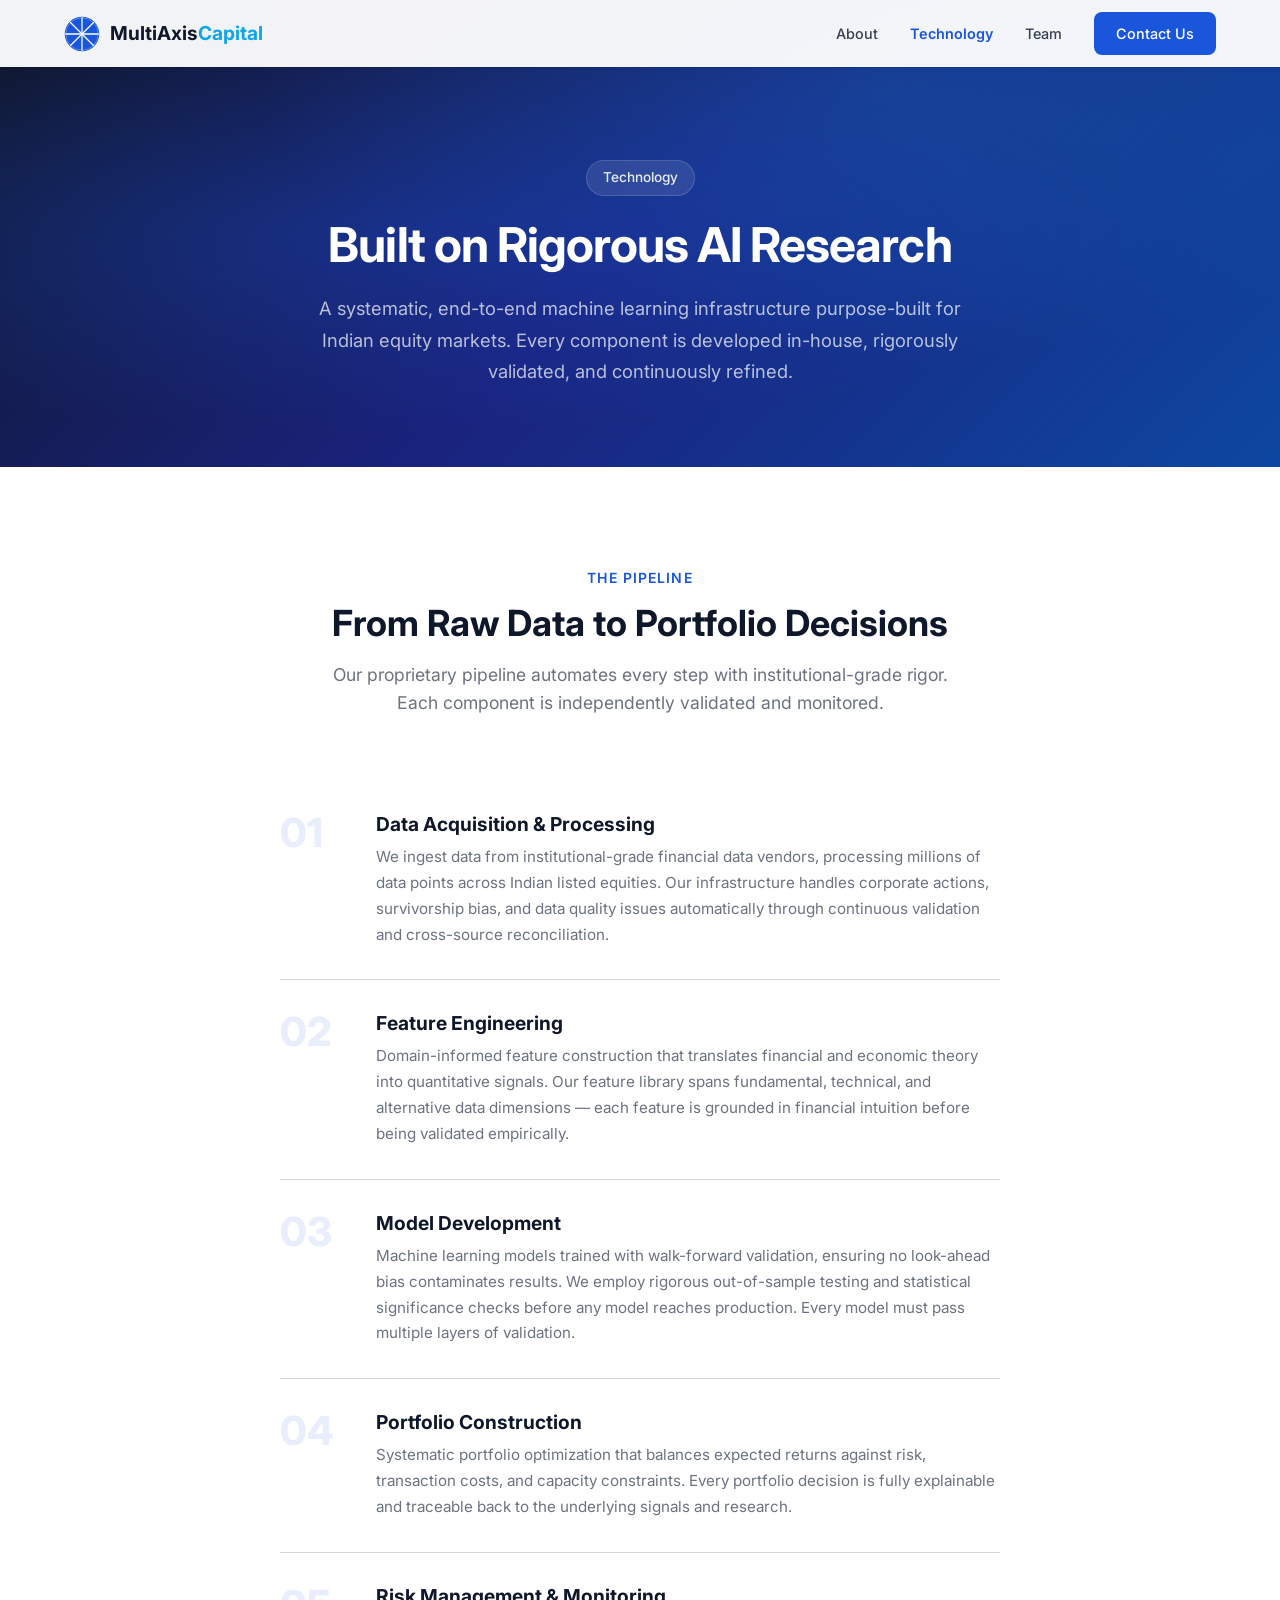
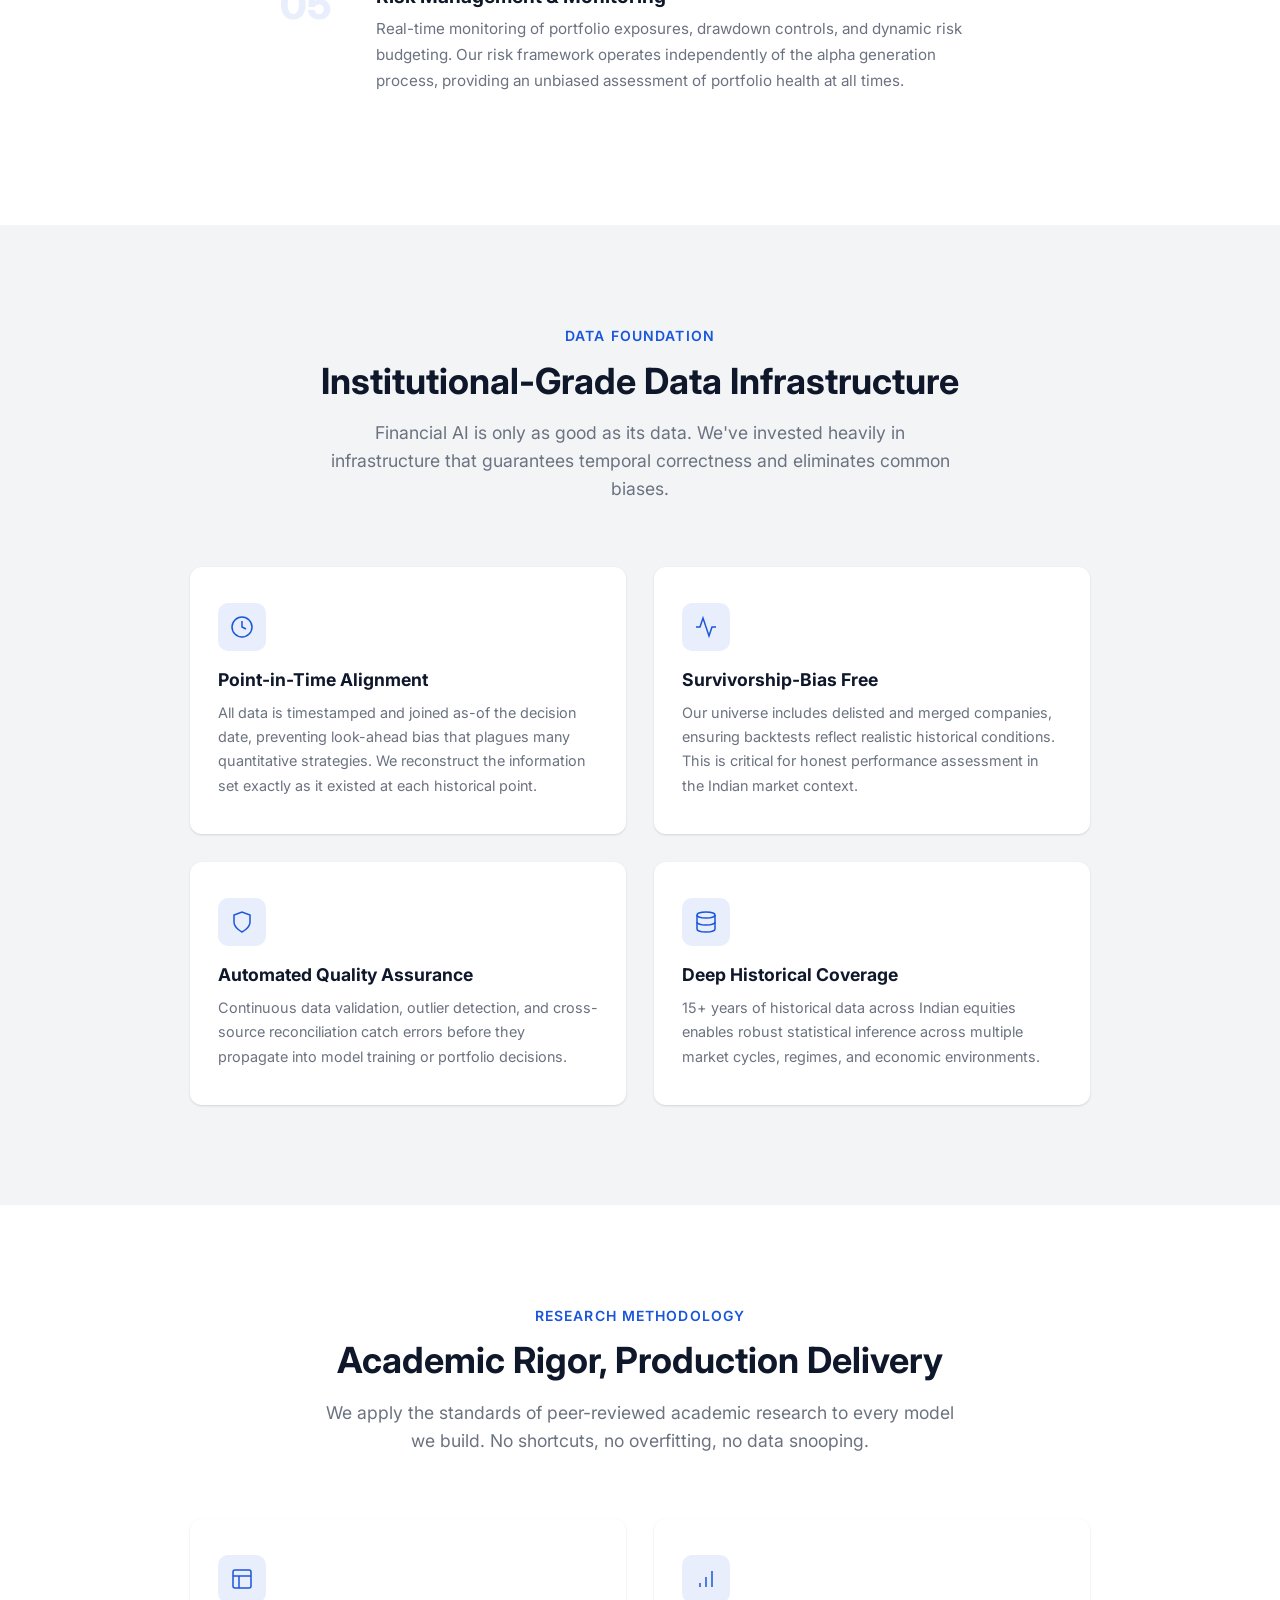
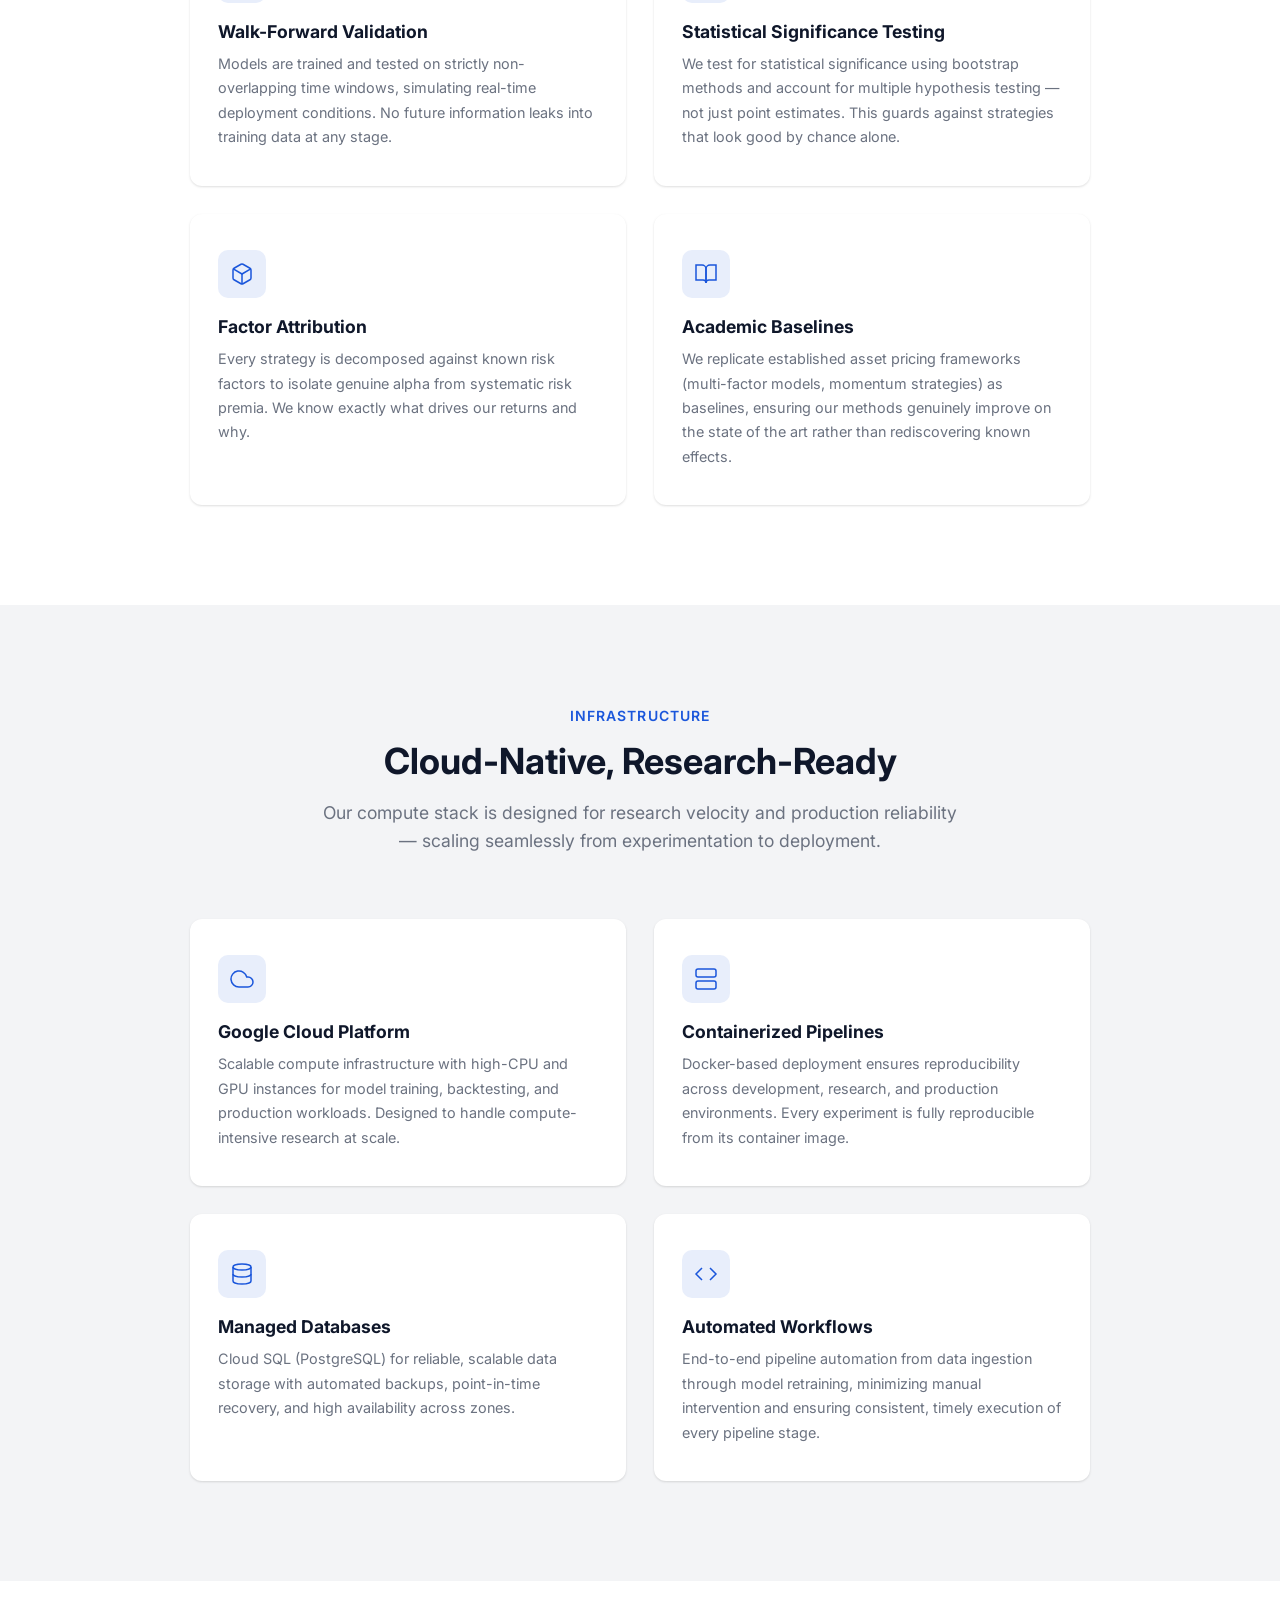
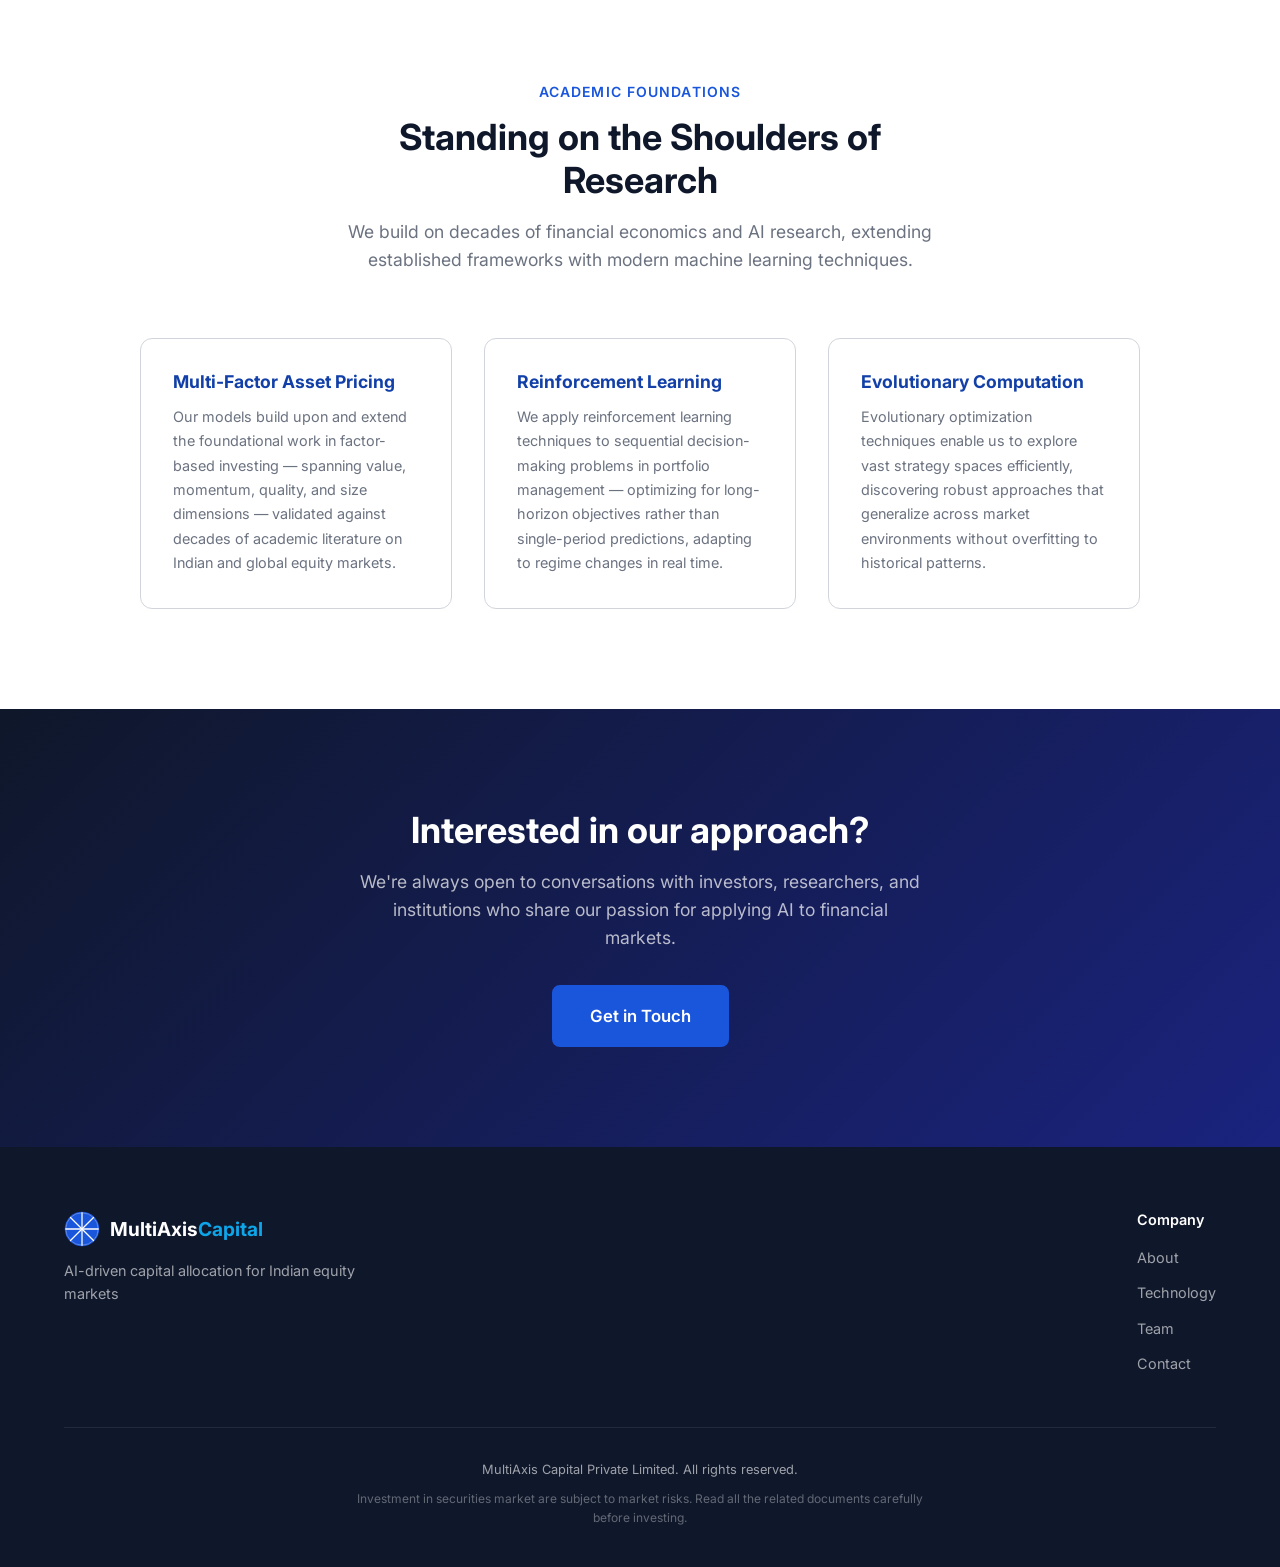
==== technology.html @ b9a30a17 "Add Technology page, expand Team section with profiles, enhance homepage - New dedicated Technology " ====
<!DOCTYPE html>
<html lang="en">
<head>
  <meta charset="UTF-8">
  <meta name="viewport" content="width=device-width, initial-scale=1.0">
  <title>Technology | MultiAxis Capital</title>
  <meta name="description" content="MultiAxis Capital's AI technology stack - end-to-end machine learning pipeline for systematic investment strategies in Indian equity markets.">
  <link rel="stylesheet" href="styles.css">
  <link rel="preconnect" href="https://fonts.googleapis.com">
  <link rel="preconnect" href="https://fonts.gstatic.com" crossorigin>
  <link href="https://fonts.googleapis.com/css2?family=Inter:wght@300;400;500;600;700&display=swap" rel="stylesheet">
</head>
<body>

  <!-- Navigation -->
  <nav class="navbar scrolled-always" id="navbar">
    <div class="container nav-container">
      <a href="index.html" class="logo">
        <span class="logo-icon"><svg viewBox="0 0 100 100" xmlns="http://www.w3.org/2000/svg"><circle cx="50" cy="50" r="48" fill="var(--primary)" /><circle cx="50" cy="50" r="45" fill="none" stroke="white" stroke-width="2" opacity="0.4"/><line x1="50" y1="5" x2="50" y2="95" stroke="white" stroke-width="3.5" stroke-linecap="round"/><line x1="5" y1="50" x2="95" y2="50" stroke="white" stroke-width="3.5" stroke-linecap="round"/><line x1="18" y1="18" x2="82" y2="82" stroke="white" stroke-width="3.5" stroke-linecap="round"/><line x1="82" y1="18" x2="18" y2="82" stroke="white" stroke-width="3.5" stroke-linecap="round"/></svg></span>
        <span class="logo-text">MultiAxis<span class="logo-accent">Capital</span></span>
      </a>
      <ul class="nav-links" id="nav-links">
        <li><a href="index.html#about">About</a></li>
        <li><a href="technology.html" class="active">Technology</a></li>
        <li><a href="index.html#team">Team</a></li>
        <li><a href="index.html#contact" class="btn btn-nav">Contact Us</a></li>
      </ul>
      <button class="mobile-toggle" id="mobile-toggle" aria-label="Toggle menu">
        <span></span><span></span><span></span>
      </button>
    </div>
  </nav>

  <!-- Page Header -->
  <header class="page-header">
    <div class="page-header-bg"></div>
    <div class="container page-header-content">
      <p class="hero-tag">Technology</p>
      <h1>Built on Rigorous AI Research</h1>
      <p class="page-header-subtitle">A systematic, end-to-end machine learning infrastructure purpose-built for Indian equity markets. Every component is developed in-house, rigorously validated, and continuously refined.</p>
    </div>
  </header>

  <!-- Pipeline Overview -->
  <section class="section" id="pipeline">
    <div class="container">
      <div class="section-header">
        <p class="section-tag">The Pipeline</p>
        <h2>From Raw Data to Portfolio Decisions</h2>
        <p class="section-desc">Our proprietary pipeline automates every step with institutional-grade rigor. Each component is independently validated and monitored.</p>
      </div>
      <div class="approach-steps">
        <div class="step">
          <div class="step-number">01</div>
          <div class="step-content">
            <h3>Data Acquisition & Processing</h3>
            <p>We ingest data from institutional-grade financial data vendors, processing millions of data points across Indian listed equities. Our infrastructure handles corporate actions, survivorship bias, and data quality issues automatically through continuous validation and cross-source reconciliation.</p>
          </div>
        </div>
        <div class="step">
          <div class="step-number">02</div>
          <div class="step-content">
            <h3>Feature Engineering</h3>
            <p>Domain-informed feature construction that translates financial and economic theory into quantitative signals. Our feature library spans fundamental, technical, and alternative data dimensions — each feature is grounded in financial intuition before being validated empirically.</p>
          </div>
        </div>
        <div class="step">
          <div class="step-number">03</div>
          <div class="step-content">
            <h3>Model Development</h3>
            <p>Machine learning models trained with walk-forward validation, ensuring no look-ahead bias contaminates results. We employ rigorous out-of-sample testing and statistical significance checks before any model reaches production. Every model must pass multiple layers of validation.</p>
          </div>
        </div>
        <div class="step">
          <div class="step-number">04</div>
          <div class="step-content">
            <h3>Portfolio Construction</h3>
            <p>Systematic portfolio optimization that balances expected returns against risk, transaction costs, and capacity constraints. Every portfolio decision is fully explainable and traceable back to the underlying signals and research.</p>
          </div>
        </div>
        <div class="step">
          <div class="step-number">05</div>
          <div class="step-content">
            <h3>Risk Management & Monitoring</h3>
            <p>Real-time monitoring of portfolio exposures, drawdown controls, and dynamic risk budgeting. Our risk framework operates independently of the alpha generation process, providing an unbiased assessment of portfolio health at all times.</p>
          </div>
        </div>
      </div>
    </div>
  </section>

  <!-- Data Foundation -->
  <section class="section tech-detail-section" id="data">
    <div class="container">
      <div class="section-header">
        <p class="section-tag">Data Foundation</p>
        <h2>Institutional-Grade Data Infrastructure</h2>
        <p class="section-desc">Financial AI is only as good as its data. We've invested heavily in infrastructure that guarantees temporal correctness and eliminates common biases.</p>
      </div>
      <div class="tech-detail-grid">
        <div class="tech-detail-card">
          <div class="tech-detail-icon">
            <svg viewBox="0 0 24 24" fill="none" stroke="currentColor" stroke-width="1.5"><circle cx="12" cy="12" r="10"/><path d="M12 6v6l4 2"/></svg>
          </div>
          <h3>Point-in-Time Alignment</h3>
          <p>All data is timestamped and joined as-of the decision date, preventing look-ahead bias that plagues many quantitative strategies. We reconstruct the information set exactly as it existed at each historical point.</p>
        </div>
        <div class="tech-detail-card">
          <div class="tech-detail-icon">
            <svg viewBox="0 0 24 24" fill="none" stroke="currentColor" stroke-width="1.5"><path d="M22 12h-4l-3 9L9 3l-3 9H2"/></svg>
          </div>
          <h3>Survivorship-Bias Free</h3>
          <p>Our universe includes delisted and merged companies, ensuring backtests reflect realistic historical conditions. This is critical for honest performance assessment in the Indian market context.</p>
        </div>
        <div class="tech-detail-card">
          <div class="tech-detail-icon">
            <svg viewBox="0 0 24 24" fill="none" stroke="currentColor" stroke-width="1.5"><path d="M12 22s8-4 8-10V5l-8-3-8 3v7c0 6 8 10 8 10z"/></svg>
          </div>
          <h3>Automated Quality Assurance</h3>
          <p>Continuous data validation, outlier detection, and cross-source reconciliation catch errors before they propagate into model training or portfolio decisions.</p>
        </div>
        <div class="tech-detail-card">
          <div class="tech-detail-icon">
            <svg viewBox="0 0 24 24" fill="none" stroke="currentColor" stroke-width="1.5"><ellipse cx="12" cy="5" rx="9" ry="3"/><path d="M21 12c0 1.66-4 3-9 3s-9-1.34-9-3"/><path d="M3 5v14c0 1.66 4 3 9 3s9-1.34 9-3V5"/></svg>
          </div>
          <h3>Deep Historical Coverage</h3>
          <p>15+ years of historical data across Indian equities enables robust statistical inference across multiple market cycles, regimes, and economic environments.</p>
        </div>
      </div>
    </div>
  </section>

  <!-- Research Methodology -->
  <section class="section" id="research">
    <div class="container">
      <div class="section-header">
        <p class="section-tag">Research Methodology</p>
        <h2>Academic Rigor, Production Delivery</h2>
        <p class="section-desc">We apply the standards of peer-reviewed academic research to every model we build. No shortcuts, no overfitting, no data snooping.</p>
      </div>
      <div class="tech-detail-grid">
        <div class="tech-detail-card">
          <div class="tech-detail-icon">
            <svg viewBox="0 0 24 24" fill="none" stroke="currentColor" stroke-width="1.5"><rect x="3" y="3" width="18" height="18" rx="2" ry="2"/><line x1="3" y1="9" x2="21" y2="9"/><line x1="9" y1="21" x2="9" y2="9"/></svg>
          </div>
          <h3>Walk-Forward Validation</h3>
          <p>Models are trained and tested on strictly non-overlapping time windows, simulating real-time deployment conditions. No future information leaks into training data at any stage.</p>
        </div>
        <div class="tech-detail-card">
          <div class="tech-detail-icon">
            <svg viewBox="0 0 24 24" fill="none" stroke="currentColor" stroke-width="1.5"><path d="M12 20V10"/><path d="M18 20V4"/><path d="M6 20v-4"/></svg>
          </div>
          <h3>Statistical Significance Testing</h3>
          <p>We test for statistical significance using bootstrap methods and account for multiple hypothesis testing — not just point estimates. This guards against strategies that look good by chance alone.</p>
        </div>
        <div class="tech-detail-card">
          <div class="tech-detail-icon">
            <svg viewBox="0 0 24 24" fill="none" stroke="currentColor" stroke-width="1.5"><path d="M21 16V8a2 2 0 00-1-1.73l-7-4a2 2 0 00-2 0l-7 4A2 2 0 003 8v8a2 2 0 001 1.73l7 4a2 2 0 002 0l7-4A2 2 0 0021 16z"/><polyline points="3.27 6.96 12 12.01 20.73 6.96"/><line x1="12" y1="22.08" x2="12" y2="12"/></svg>
          </div>
          <h3>Factor Attribution</h3>
          <p>Every strategy is decomposed against known risk factors to isolate genuine alpha from systematic risk premia. We know exactly what drives our returns and why.</p>
        </div>
        <div class="tech-detail-card">
          <div class="tech-detail-icon">
            <svg viewBox="0 0 24 24" fill="none" stroke="currentColor" stroke-width="1.5"><path d="M2 3h6a4 4 0 014 4v14a3 3 0 00-3-3H2z"/><path d="M22 3h-6a4 4 0 00-4 4v14a3 3 0 013-3h7z"/></svg>
          </div>
          <h3>Academic Baselines</h3>
          <p>We replicate established asset pricing frameworks (multi-factor models, momentum strategies) as baselines, ensuring our methods genuinely improve on the state of the art rather than rediscovering known effects.</p>
        </div>
      </div>
    </div>
  </section>

  <!-- Infrastructure -->
  <section class="section tech-detail-section" id="infrastructure">
    <div class="container">
      <div class="section-header">
        <p class="section-tag">Infrastructure</p>
        <h2>Cloud-Native, Research-Ready</h2>
        <p class="section-desc">Our compute stack is designed for research velocity and production reliability — scaling seamlessly from experimentation to deployment.</p>
      </div>
      <div class="tech-detail-grid">
        <div class="tech-detail-card">
          <div class="tech-detail-icon">
            <svg viewBox="0 0 24 24" fill="none" stroke="currentColor" stroke-width="1.5"><path d="M18 10h-1.26A8 8 0 109 20h9a5 5 0 000-10z"/></svg>
          </div>
          <h3>Google Cloud Platform</h3>
          <p>Scalable compute infrastructure with high-CPU and GPU instances for model training, backtesting, and production workloads. Designed to handle compute-intensive research at scale.</p>
        </div>
        <div class="tech-detail-card">
          <div class="tech-detail-icon">
            <svg viewBox="0 0 24 24" fill="none" stroke="currentColor" stroke-width="1.5"><rect x="2" y="2" width="20" height="8" rx="2" ry="2"/><rect x="2" y="14" width="20" height="8" rx="2" ry="2"/><line x1="6" y1="6" x2="6.01" y2="6"/><line x1="6" y1="18" x2="6.01" y2="18"/></svg>
          </div>
          <h3>Containerized Pipelines</h3>
          <p>Docker-based deployment ensures reproducibility across development, research, and production environments. Every experiment is fully reproducible from its container image.</p>
        </div>
        <div class="tech-detail-card">
          <div class="tech-detail-icon">
            <svg viewBox="0 0 24 24" fill="none" stroke="currentColor" stroke-width="1.5"><ellipse cx="12" cy="5" rx="9" ry="3"/><path d="M21 12c0 1.66-4 3-9 3s-9-1.34-9-3"/><path d="M3 5v14c0 1.66 4 3 9 3s9-1.34 9-3V5"/></svg>
          </div>
          <h3>Managed Databases</h3>
          <p>Cloud SQL (PostgreSQL) for reliable, scalable data storage with automated backups, point-in-time recovery, and high availability across zones.</p>
        </div>
        <div class="tech-detail-card">
          <div class="tech-detail-icon">
            <svg viewBox="0 0 24 24" fill="none" stroke="currentColor" stroke-width="1.5"><polyline points="16 18 22 12 16 6"/><polyline points="8 6 2 12 8 18"/></svg>
          </div>
          <h3>Automated Workflows</h3>
          <p>End-to-end pipeline automation from data ingestion through model retraining, minimizing manual intervention and ensuring consistent, timely execution of every pipeline stage.</p>
        </div>
      </div>
    </div>
  </section>

  <!-- Academic Foundations -->
  <section class="section" id="foundations">
    <div class="container">
      <div class="section-header">
        <p class="section-tag">Academic Foundations</p>
        <h2>Standing on the Shoulders of Research</h2>
        <p class="section-desc">We build on decades of financial economics and AI research, extending established frameworks with modern machine learning techniques.</p>
      </div>
      <div class="foundations-grid">
        <div class="foundation-item">
          <h3>Multi-Factor Asset Pricing</h3>
          <p>Our models build upon and extend the foundational work in factor-based investing — spanning value, momentum, quality, and size dimensions — validated against decades of academic literature on Indian and global equity markets.</p>
        </div>
        <div class="foundation-item">
          <h3>Reinforcement Learning</h3>
          <p>We apply reinforcement learning techniques to sequential decision-making problems in portfolio management — optimizing for long-horizon objectives rather than single-period predictions, adapting to regime changes in real time.</p>
        </div>
        <div class="foundation-item">
          <h3>Evolutionary Computation</h3>
          <p>Evolutionary optimization techniques enable us to explore vast strategy spaces efficiently, discovering robust approaches that generalize across market environments without overfitting to historical patterns.</p>
        </div>
      </div>
    </div>
  </section>

  <!-- CTA Section -->
  <section class="section cta">
    <div class="container">
      <div class="cta-content">
        <h2>Interested in our approach?</h2>
        <p>We're always open to conversations with investors, researchers, and institutions who share our passion for applying AI to financial markets.</p>
        <a href="index.html#contact" class="btn btn-primary btn-lg">Get in Touch</a>
      </div>
    </div>
  </section>

  <!-- Footer -->
  <footer class="footer">
    <div class="container">
      <div class="footer-top">
        <div class="footer-brand">
          <a href="index.html" class="logo">
            <span class="logo-icon"><svg viewBox="0 0 100 100" xmlns="http://www.w3.org/2000/svg"><circle cx="50" cy="50" r="48" fill="var(--primary)" /><circle cx="50" cy="50" r="45" fill="none" stroke="white" stroke-width="2" opacity="0.4"/><line x1="50" y1="5" x2="50" y2="95" stroke="white" stroke-width="3.5" stroke-linecap="round"/><line x1="5" y1="50" x2="95" y2="50" stroke="white" stroke-width="3.5" stroke-linecap="round"/><line x1="18" y1="18" x2="82" y2="82" stroke="white" stroke-width="3.5" stroke-linecap="round"/><line x1="82" y1="18" x2="18" y2="82" stroke="white" stroke-width="3.5" stroke-linecap="round"/></svg></span>
            <span class="logo-text">MultiAxis<span class="logo-accent">Capital</span></span>
          </a>
          <p>AI-driven capital allocation for Indian equity markets</p>
        </div>
        <div class="footer-links">
          <div class="footer-col">
            <h4>Company</h4>
            <ul>
              <li><a href="index.html#about">About</a></li>
              <li><a href="technology.html">Technology</a></li>
              <li><a href="index.html#team">Team</a></li>
              <li><a href="index.html#contact">Contact</a></li>
            </ul>
          </div>
        </div>
      </div>
      <div class="footer-bottom">
        <p>MultiAxis Capital Private Limited. All rights reserved.</p>
        <p class="disclaimer">Investment in securities market are subject to market risks. Read all the related documents carefully before investing.</p>
      </div>
    </div>
  </footer>

  <script src="script.js"></script>
</body>
</html>
---- styles.css ----
/* ===== Reset & Base ===== */
*, *::before, *::after {
  margin: 0;
  padding: 0;
  box-sizing: border-box;
}

:root {
  --primary: #1a56db;
  --primary-dark: #1240a8;
  --primary-light: #e8eefb;
  --accent: #0ea5e9;
  --dark: #0f172a;
  --dark-2: #1e293b;
  --gray-900: #111827;
  --gray-700: #374151;
  --gray-500: #6b7280;
  --gray-300: #d1d5db;
  --gray-100: #f3f4f6;
  --white: #ffffff;
  --font: 'Inter', -apple-system, BlinkMacSystemFont, sans-serif;
  --radius: 12px;
  --radius-sm: 8px;
  --shadow: 0 1px 3px rgba(0,0,0,0.08), 0 1px 2px rgba(0,0,0,0.06);
  --shadow-md: 0 4px 6px rgba(0,0,0,0.07), 0 2px 4px rgba(0,0,0,0.06);
  --shadow-lg: 0 10px 25px rgba(0,0,0,0.1), 0 6px 10px rgba(0,0,0,0.08);
  --transition: 0.3s ease;
}

html {
  scroll-behavior: smooth;
  scroll-padding-top: 80px;
}

body {
  font-family: var(--font);
  color: var(--gray-700);
  line-height: 1.6;
  background: var(--white);
  -webkit-font-smoothing: antialiased;
}

h1, h2, h3, h4 {
  color: var(--dark);
  line-height: 1.2;
  font-weight: 700;
}

a {
  text-decoration: none;
  color: inherit;
}

img {
  max-width: 100%;
  display: block;
}

/* ===== Layout ===== */
.container {
  max-width: 1200px;
  margin: 0 auto;
  padding: 0 24px;
}

.section {
  padding: 100px 0;
}

.section-header {
  text-align: center;
  max-width: 640px;
  margin: 0 auto 64px;
}

.section-tag {
  font-size: 0.875rem;
  font-weight: 600;
  color: var(--primary);
  text-transform: uppercase;
  letter-spacing: 0.08em;
  margin-bottom: 12px;
}

.section-header h2 {
  font-size: 2.25rem;
  margin-bottom: 16px;
}

.section-desc {
  color: var(--gray-500);
  font-size: 1.1rem;
}

/* ===== Buttons ===== */
.btn {
  display: inline-flex;
  align-items: center;
  justify-content: center;
  padding: 12px 28px;
  font-size: 0.95rem;
  font-weight: 600;
  border-radius: var(--radius-sm);
  border: 2px solid transparent;
  cursor: pointer;
  transition: var(--transition);
  font-family: var(--font);
}

.btn-primary {
  background: var(--primary);
  color: var(--white);
  border-color: var(--primary);
}

.btn-primary:hover {
  background: var(--primary-dark);
  border-color: var(--primary-dark);
  transform: translateY(-1px);
  box-shadow: var(--shadow-md);
}

.btn-outline {
  background: transparent;
  color: var(--white);
  border-color: rgba(255,255,255,0.4);
}

.btn-outline:hover {
  background: rgba(255,255,255,0.1);
  border-color: var(--white);
}

.btn-nav {
  padding: 8px 20px;
  background: var(--primary);
  color: var(--white);
  border-radius: var(--radius-sm);
}

.btn-nav:hover {
  background: var(--primary-dark);
}

.btn-lg {
  padding: 16px 36px;
  font-size: 1.05rem;
}

.btn-full {
  width: 100%;
}

/* ===== Navbar ===== */
.navbar {
  position: fixed;
  top: 0;
  left: 0;
  right: 0;
  z-index: 1000;
  padding: 16px 0;
  transition: var(--transition);
  background: transparent;
}

.navbar.scrolled,
.navbar.scrolled-always {
  background: rgba(255,255,255,0.95);
  backdrop-filter: blur(12px);
  box-shadow: var(--shadow);
  padding: 12px 0;
}

.nav-container {
  display: flex;
  align-items: center;
  justify-content: space-between;
}

.logo {
  display: flex;
  align-items: center;
  gap: 10px;
  font-weight: 700;
  font-size: 1.2rem;
}

.logo-icon {
  display: flex;
  align-items: center;
  justify-content: center;
  width: 36px;
  height: 36px;
  border-radius: 50%;
  overflow: hidden;
}

.logo-icon svg {
  width: 100%;
  height: 100%;
}

.logo-text {
  color: var(--white);
}

.logo-accent {
  color: var(--accent);
}

.navbar.scrolled .logo-text,
.navbar.scrolled-always .logo-text {
  color: var(--dark);
}

.nav-links {
  display: flex;
  align-items: center;
  list-style: none;
  gap: 32px;
}

.nav-links a {
  font-size: 0.9rem;
  font-weight: 500;
  color: rgba(255,255,255,0.85);
  transition: var(--transition);
}

.nav-links a:hover {
  color: var(--white);
}

.nav-links a.active {
  color: var(--primary);
  font-weight: 600;
}

.navbar.scrolled .nav-links a,
.navbar.scrolled-always .nav-links a {
  color: var(--gray-700);
}

.navbar.scrolled .nav-links a:hover,
.navbar.scrolled-always .nav-links a:hover {
  color: var(--dark);
}

.navbar.scrolled .nav-links a.active,
.navbar.scrolled-always .nav-links a.active {
  color: var(--primary);
}

.navbar.scrolled .nav-links .btn-nav,
.navbar.scrolled-always .nav-links .btn-nav {
  color: var(--white);
}

.mobile-toggle {
  display: none;
  flex-direction: column;
  gap: 5px;
  background: none;
  border: none;
  cursor: pointer;
  padding: 4px;
}

.mobile-toggle span {
  display: block;
  width: 24px;
  height: 2px;
  background: var(--white);
  border-radius: 2px;
  transition: var(--transition);
}

.navbar.scrolled .mobile-toggle span,
.navbar.scrolled-always .mobile-toggle span {
  background: var(--dark);
}

/* ===== Hero ===== */
.hero {
  position: relative;
  min-height: 100vh;
  display: flex;
  align-items: center;
  padding: 120px 0 80px;
  overflow: hidden;
}

.hero-bg {
  position: absolute;
  inset: 0;
  background: linear-gradient(135deg, var(--dark) 0%, #1a237e 50%, #0d47a1 100%);
  z-index: -2;
}

.hero-bg::after {
  content: '';
  position: absolute;
  inset: 0;
  background: radial-gradient(ellipse at 30% 50%, rgba(26,86,219,0.3) 0%, transparent 60%),
              radial-gradient(ellipse at 70% 20%, rgba(14,165,233,0.2) 0%, transparent 50%);
}

.hero-content {
  position: relative;
  text-align: center;
  max-width: 800px;
  margin: 0 auto;
}

.hero-tag {
  display: inline-block;
  padding: 6px 16px;
  background: rgba(255,255,255,0.1);
  border: 1px solid rgba(255,255,255,0.15);
  border-radius: 999px;
  font-size: 0.85rem;
  font-weight: 500;
  color: rgba(255,255,255,0.9);
  margin-bottom: 24px;
  backdrop-filter: blur(4px);
}

.hero h1 {
  font-size: 3.75rem;
  color: var(--white);
  margin-bottom: 24px;
  letter-spacing: -0.02em;
}

.hero-subtitle {
  font-size: 1.2rem;
  color: rgba(255,255,255,0.7);
  max-width: 600px;
  margin: 0 auto 40px;
  line-height: 1.7;
}

.hero-actions {
  display: flex;
  gap: 16px;
  justify-content: center;
  margin-bottom: 60px;
}

.hero-stats {
  display: flex;
  align-items: center;
  justify-content: center;
  gap: 40px;
  padding-top: 40px;
  border-top: 1px solid rgba(255,255,255,0.1);
}

.stat {
  text-align: center;
}

.stat-value {
  display: block;
  font-size: 1.5rem;
  font-weight: 700;
  color: var(--white);
  margin-bottom: 4px;
}

.stat-label {
  font-size: 0.85rem;
  color: rgba(255,255,255,0.5);
}

.stat-divider {
  width: 1px;
  height: 40px;
  background: rgba(255,255,255,0.15);
}

/* ===== Page Header (for subpages) ===== */
.page-header {
  position: relative;
  padding: 160px 0 80px;
  overflow: hidden;
}

.page-header-bg {
  position: absolute;
  inset: 0;
  background: linear-gradient(135deg, var(--dark) 0%, #1a237e 50%, #0d47a1 100%);
  z-index: -2;
}

.page-header-bg::after {
  content: '';
  position: absolute;
  inset: 0;
  background: radial-gradient(ellipse at 30% 50%, rgba(26,86,219,0.3) 0%, transparent 60%),
              radial-gradient(ellipse at 70% 20%, rgba(14,165,233,0.2) 0%, transparent 50%);
}

.page-header-content {
  text-align: center;
  max-width: 720px;
  margin: 0 auto;
}

.page-header h1 {
  font-size: 3rem;
  color: var(--white);
  margin-bottom: 20px;
  letter-spacing: -0.02em;
}

.page-header .hero-tag {
  margin-bottom: 20px;
}

.page-header-subtitle {
  font-size: 1.15rem;
  color: rgba(255,255,255,0.7);
  line-height: 1.7;
}

/* ===== About ===== */
.about {
  background: var(--gray-100);
}

.about-grid {
  display: grid;
  grid-template-columns: repeat(3, 1fr);
  gap: 32px;
}

.about-card {
  background: var(--white);
  padding: 40px 32px;
  border-radius: var(--radius);
  box-shadow: var(--shadow);
  transition: var(--transition);
}

.about-card:hover {
  transform: translateY(-4px);
  box-shadow: var(--shadow-lg);
}

.about-icon {
  width: 48px;
  height: 48px;
  display: flex;
  align-items: center;
  justify-content: center;
  background: var(--primary-light);
  border-radius: 10px;
  margin-bottom: 20px;
}

.about-icon svg {
  width: 24px;
  height: 24px;
  color: var(--primary);
}

.about-card h3 {
  font-size: 1.2rem;
  margin-bottom: 12px;
}

.about-card p {
  color: var(--gray-500);
  font-size: 0.95rem;
  line-height: 1.7;
}

/* ===== Technology Preview (Homepage) ===== */
.tech-preview {
  background: var(--white);
}

.pipeline {
  display: flex;
  align-items: flex-start;
  justify-content: center;
  gap: 0;
  max-width: 1100px;
  margin: 0 auto;
}

.pipeline-step {
  flex: 1;
  text-align: center;
  padding: 0 12px;
  max-width: 200px;
}

.pipeline-icon {
  width: 56px;
  height: 56px;
  display: flex;
  align-items: center;
  justify-content: center;
  background: var(--primary-light);
  border-radius: 50%;
  margin: 0 auto 16px;
}

.pipeline-icon svg {
  width: 26px;
  height: 26px;
  color: var(--primary);
}

.pipeline-step h4 {
  font-size: 0.95rem;
  margin-bottom: 8px;
  color: var(--dark);
}

.pipeline-step p {
  font-size: 0.8rem;
  color: var(--gray-500);
  line-height: 1.5;
}

.pipeline-connector {
  display: flex;
  align-items: center;
  padding-top: 16px;
  flex-shrink: 0;
}

.pipeline-connector svg {
  width: 24px;
  height: 24px;
  color: var(--gray-300);
}

/* ===== Tech Stack Bar ===== */
.tech-stack-bar {
  display: flex;
  align-items: center;
  justify-content: center;
  gap: 20px;
  margin-top: 48px;
  padding-top: 32px;
  border-top: 1px solid var(--gray-100);
}

.tech-stack-label {
  font-size: 0.8rem;
  font-weight: 600;
  color: var(--gray-500);
  text-transform: uppercase;
  letter-spacing: 0.08em;
}

.tech-stack-items {
  display: flex;
  gap: 10px;
  flex-wrap: wrap;
  justify-content: center;
}

.tech-badge {
  display: inline-block;
  padding: 6px 16px;
  background: var(--gray-100);
  color: var(--gray-700);
  font-size: 0.8rem;
  font-weight: 600;
  border-radius: 999px;
  border: 1px solid var(--gray-300);
}

/* ===== Approach Steps (Technology page) ===== */
.approach-steps {
  max-width: 720px;
  margin: 0 auto;
  display: flex;
  flex-direction: column;
  gap: 0;
}

.step {
  display: flex;
  gap: 32px;
  padding: 32px 0;
  border-bottom: 1px solid var(--gray-300);
  align-items: flex-start;
}

.step:last-child {
  border-bottom: none;
}

.step-number {
  font-size: 2.5rem;
  font-weight: 800;
  color: var(--primary-light);
  line-height: 1;
  min-width: 64px;
}

.step-content h3 {
  font-size: 1.2rem;
  margin-bottom: 8px;
}

.step-content p {
  color: var(--gray-500);
  font-size: 0.95rem;
  line-height: 1.7;
}

/* ===== Features ===== */
.features {
  background: var(--gray-100);
}

.features-grid {
  display: grid;
  grid-template-columns: repeat(2, 1fr);
  gap: 28px;
  max-width: 840px;
  margin: 0 auto;
}

.feature-card {
  background: var(--white);
  padding: 36px 28px;
  border-radius: var(--radius);
  box-shadow: var(--shadow);
  transition: var(--transition);
}

.feature-card:hover {
  transform: translateY(-4px);
  box-shadow: var(--shadow-lg);
}

.feature-icon {
  width: 44px;
  height: 44px;
  display: flex;
  align-items: center;
  justify-content: center;
  background: var(--primary-light);
  border-radius: 10px;
  margin-bottom: 18px;
}

.feature-icon svg {
  width: 22px;
  height: 22px;
  color: var(--primary);
}

.feature-card h3 {
  font-size: 1.1rem;
  margin-bottom: 10px;
}

.feature-card p {
  color: var(--gray-500);
  font-size: 0.9rem;
  line-height: 1.7;
}

/* ===== Team ===== */
.team-grid {
  display: grid;
  grid-template-columns: repeat(3, 1fr);
  gap: 32px;
  margin-bottom: 48px;
}

.team-member {
  background: var(--white);
  border-radius: var(--radius);
  box-shadow: var(--shadow);
  padding: 40px 28px 32px;
  text-align: center;
  transition: var(--transition);
}

.team-member:hover {
  transform: translateY(-4px);
  box-shadow: var(--shadow-lg);
}

.member-photo {
  width: 140px;
  height: 140px;
  border-radius: 50%;
  overflow: hidden;
  margin: 0 auto 24px;
  border: 4px solid var(--primary-light);
  background: var(--gray-100);
}

.member-photo img {
  width: 100%;
  height: 100%;
  object-fit: cover;
}

.member-info h3 {
  font-size: 1.2rem;
  margin-bottom: 4px;
}

.member-title {
  font-size: 0.9rem;
  font-weight: 600;
  color: var(--primary);
  margin-bottom: 8px;
}

.member-credentials {
  font-size: 0.8rem;
  color: var(--gray-500);
  margin-bottom: 16px;
  line-height: 1.5;
}

.member-bio {
  font-size: 0.88rem;
  color: var(--gray-700);
  line-height: 1.7;
  margin-bottom: 20px;
  text-align: left;
}

.member-tags {
  display: flex;
  flex-wrap: wrap;
  gap: 8px;
  justify-content: center;
}

.member-tag {
  display: inline-block;
  padding: 4px 12px;
  background: var(--primary-light);
  color: var(--primary);
  font-size: 0.75rem;
  font-weight: 600;
  border-radius: 999px;
}

.team-incubation-badges {
  display: flex;
  justify-content: center;
  gap: 16px;
  flex-wrap: wrap;
}

.team-incubation-bar {
  display: flex;
  align-items: center;
  justify-content: center;
  gap: 10px;
  padding: 16px 28px;
  background: var(--gray-100);
  border-radius: var(--radius-sm);
  font-size: 0.95rem;
  color: var(--gray-700);
}

.team-incubation-bar svg {
  width: 22px;
  height: 22px;
  color: var(--primary);
  flex-shrink: 0;
}

.team-incubation-bar strong {
  color: var(--dark);
}

/* ===== Technology Detail Sections ===== */
.tech-detail-section {
  background: var(--gray-100);
}

.tech-detail-grid {
  display: grid;
  grid-template-columns: repeat(2, 1fr);
  gap: 28px;
  max-width: 900px;
  margin: 0 auto;
}

.tech-detail-card {
  background: var(--white);
  padding: 36px 28px;
  border-radius: var(--radius);
  box-shadow: var(--shadow);
  transition: var(--transition);
}

.tech-detail-card:hover {
  transform: translateY(-4px);
  box-shadow: var(--shadow-lg);
}

.tech-detail-icon {
  width: 48px;
  height: 48px;
  display: flex;
  align-items: center;
  justify-content: center;
  background: var(--primary-light);
  border-radius: 10px;
  margin-bottom: 18px;
}

.tech-detail-icon svg {
  width: 24px;
  height: 24px;
  color: var(--primary);
}

.tech-detail-card h3 {
  font-size: 1.1rem;
  margin-bottom: 10px;
}

.tech-detail-card p {
  color: var(--gray-500);
  font-size: 0.9rem;
  line-height: 1.7;
}

/* ===== Academic Foundations ===== */
.foundations-grid {
  display: grid;
  grid-template-columns: repeat(3, 1fr);
  gap: 32px;
  max-width: 1000px;
  margin: 0 auto;
}

.foundation-item {
  padding: 32px;
  border: 1px solid var(--gray-300);
  border-radius: var(--radius);
  transition: var(--transition);
}

.foundation-item:hover {
  border-color: var(--primary);
  box-shadow: var(--shadow-md);
}

.foundation-item h3 {
  font-size: 1.1rem;
  margin-bottom: 12px;
  color: var(--primary-dark);
}

.foundation-item p {
  font-size: 0.9rem;
  color: var(--gray-500);
  line-height: 1.7;
}

/* ===== CTA ===== */
.cta {
  background: linear-gradient(135deg, var(--dark) 0%, #1a237e 100%);
  text-align: center;
}

.cta-content h2 {
  color: var(--white);
  font-size: 2.25rem;
  margin-bottom: 16px;
}

.cta-content p {
  color: rgba(255,255,255,0.7);
  font-size: 1.1rem;
  max-width: 560px;
  margin: 0 auto 32px;
}

/* ===== Contact ===== */
.contact-info-centered {
  display: flex;
  justify-content: center;
  gap: 64px;
  flex-wrap: wrap;
}

.contact-item {
  display: flex;
  gap: 16px;
  align-items: flex-start;
}

.contact-item svg {
  width: 24px;
  height: 24px;
  color: var(--primary);
  flex-shrink: 0;
  margin-top: 2px;
}

.contact-item h4 {
  font-size: 0.95rem;
  margin-bottom: 4px;
}

.contact-item p {
  color: var(--gray-500);
  font-size: 0.9rem;
}

.contact-item a {
  color: var(--primary);
  transition: var(--transition);
}

.contact-item a:hover {
  color: var(--primary-dark);
}

/* ===== Footer ===== */
.footer {
  background: var(--dark);
  color: rgba(255,255,255,0.6);
  padding: 64px 0 32px;
}

.footer-top {
  display: flex;
  justify-content: space-between;
  padding-bottom: 40px;
  border-bottom: 1px solid rgba(255,255,255,0.08);
  margin-bottom: 32px;
}

.footer-brand {
  max-width: 320px;
}

.footer-brand .logo {
  margin-bottom: 12px;
}

.footer-brand p {
  font-size: 0.9rem;
  line-height: 1.6;
}

.footer-links {
  display: flex;
  gap: 64px;
}

.footer-col h4 {
  color: var(--white);
  font-size: 0.9rem;
  font-weight: 600;
  margin-bottom: 16px;
}

.footer-col ul {
  list-style: none;
}

.footer-col li {
  margin-bottom: 10px;
}

.footer-col a {
  font-size: 0.9rem;
  transition: var(--transition);
}

.footer-col a:hover {
  color: var(--white);
}

.footer-bottom {
  text-align: center;
  font-size: 0.8rem;
}

.footer-bottom p {
  margin-bottom: 8px;
}

.disclaimer {
  color: rgba(255,255,255,0.35);
  font-size: 0.75rem;
  max-width: 600px;
  margin: 0 auto;
}

/* ===== Animations ===== */
.fade-in {
  opacity: 0;
  transform: translateY(24px);
  transition: opacity 0.6s ease, transform 0.6s ease;
}

.fade-in.visible {
  opacity: 1;
  transform: translateY(0);
}

/* ===== Responsive ===== */
@media (max-width: 968px) {
  .hero h1 {
    font-size: 2.75rem;
  }

  .about-grid,
  .team-grid,
  .foundations-grid {
    grid-template-columns: repeat(2, 1fr);
  }

  .features-grid,
  .tech-detail-grid {
    grid-template-columns: repeat(2, 1fr);
  }

  .pipeline {
    flex-wrap: wrap;
    gap: 16px;
    justify-content: center;
  }

  .pipeline-connector {
    display: none;
  }

  .pipeline-step {
    flex: 0 0 calc(33.33% - 16px);
  }
}

@media (max-width: 768px) {
  .section {
    padding: 72px 0;
  }

  .section-header {
    margin-bottom: 48px;
  }

  .section-header h2 {
    font-size: 1.8rem;
  }

  .mobile-toggle {
    display: flex;
  }

  .nav-links {
    position: fixed;
    top: 0;
    right: -100%;
    width: 280px;
    height: 100vh;
    background: var(--white);
    flex-direction: column;
    padding: 80px 32px 32px;
    gap: 0;
    box-shadow: -4px 0 20px rgba(0,0,0,0.1);
    transition: var(--transition);
  }

  .nav-links.open {
    right: 0;
  }

  .nav-links a {
    color: var(--gray-700);
    padding: 12px 0;
    display: block;
    font-size: 1rem;
  }

  .nav-links .btn-nav {
    margin-top: 16px;
    text-align: center;
    color: var(--white);
  }

  .hero {
    min-height: auto;
    padding: 140px 0 80px;
  }

  .hero h1 {
    font-size: 2.25rem;
  }

  .hero-subtitle {
    font-size: 1rem;
  }

  .hero-actions {
    flex-direction: column;
    align-items: center;
  }

  .hero-stats {
    gap: 24px;
  }

  .stat-value {
    font-size: 1.2rem;
  }

  .about-grid,
  .features-grid,
  .team-grid,
  .tech-detail-grid,
  .foundations-grid {
    grid-template-columns: 1fr;
  }

  .pipeline-step {
    flex: 0 0 100%;
    max-width: 280px;
  }

  .step {
    flex-direction: column;
    gap: 12px;
  }

  .contact-info-centered {
    flex-direction: column;
    align-items: center;
    gap: 32px;
  }

  .footer-top {
    flex-direction: column;
    gap: 32px;
  }

  .cta-content h2 {
    font-size: 1.75rem;
  }

  .page-header {
    padding: 120px 0 60px;
  }

  .page-header h1 {
    font-size: 2.25rem;
  }

  .tech-stack-bar {
    flex-direction: column;
    gap: 12px;
  }

  .member-bio {
    text-align: center;
  }
}
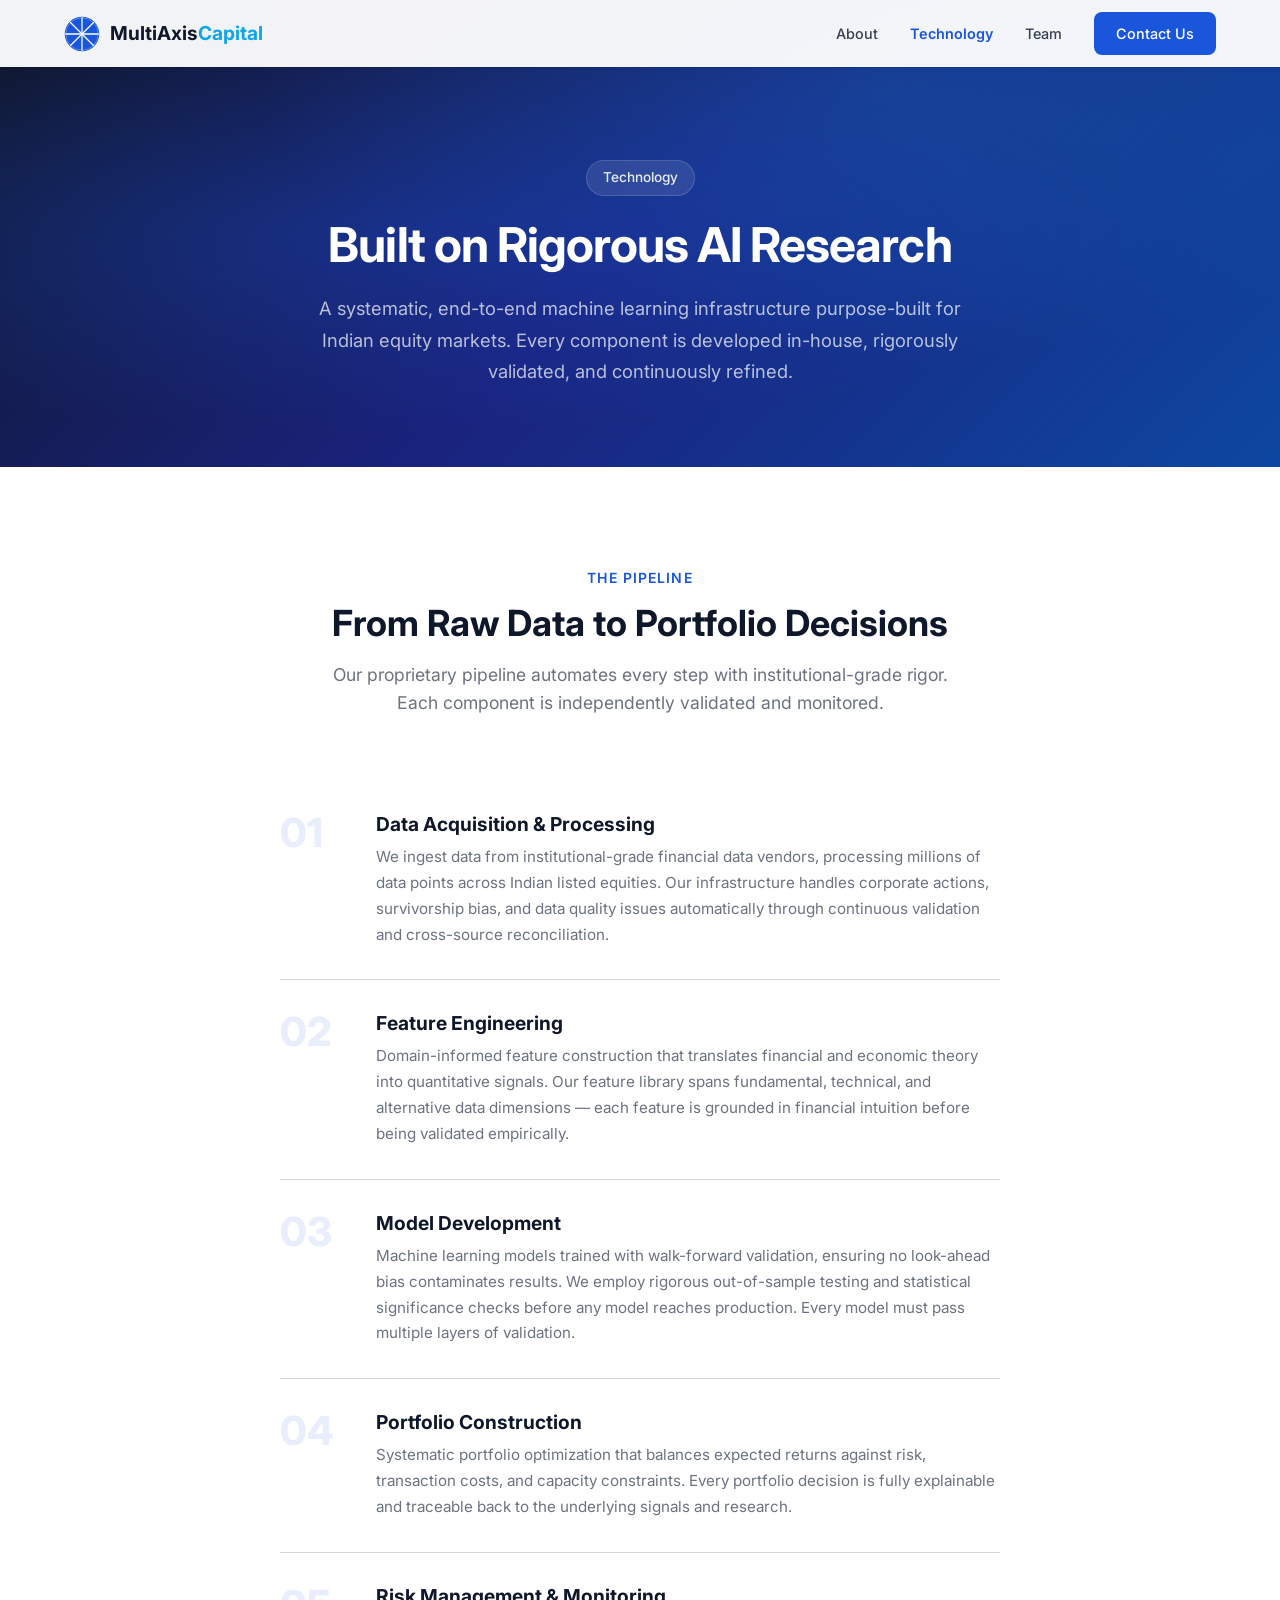
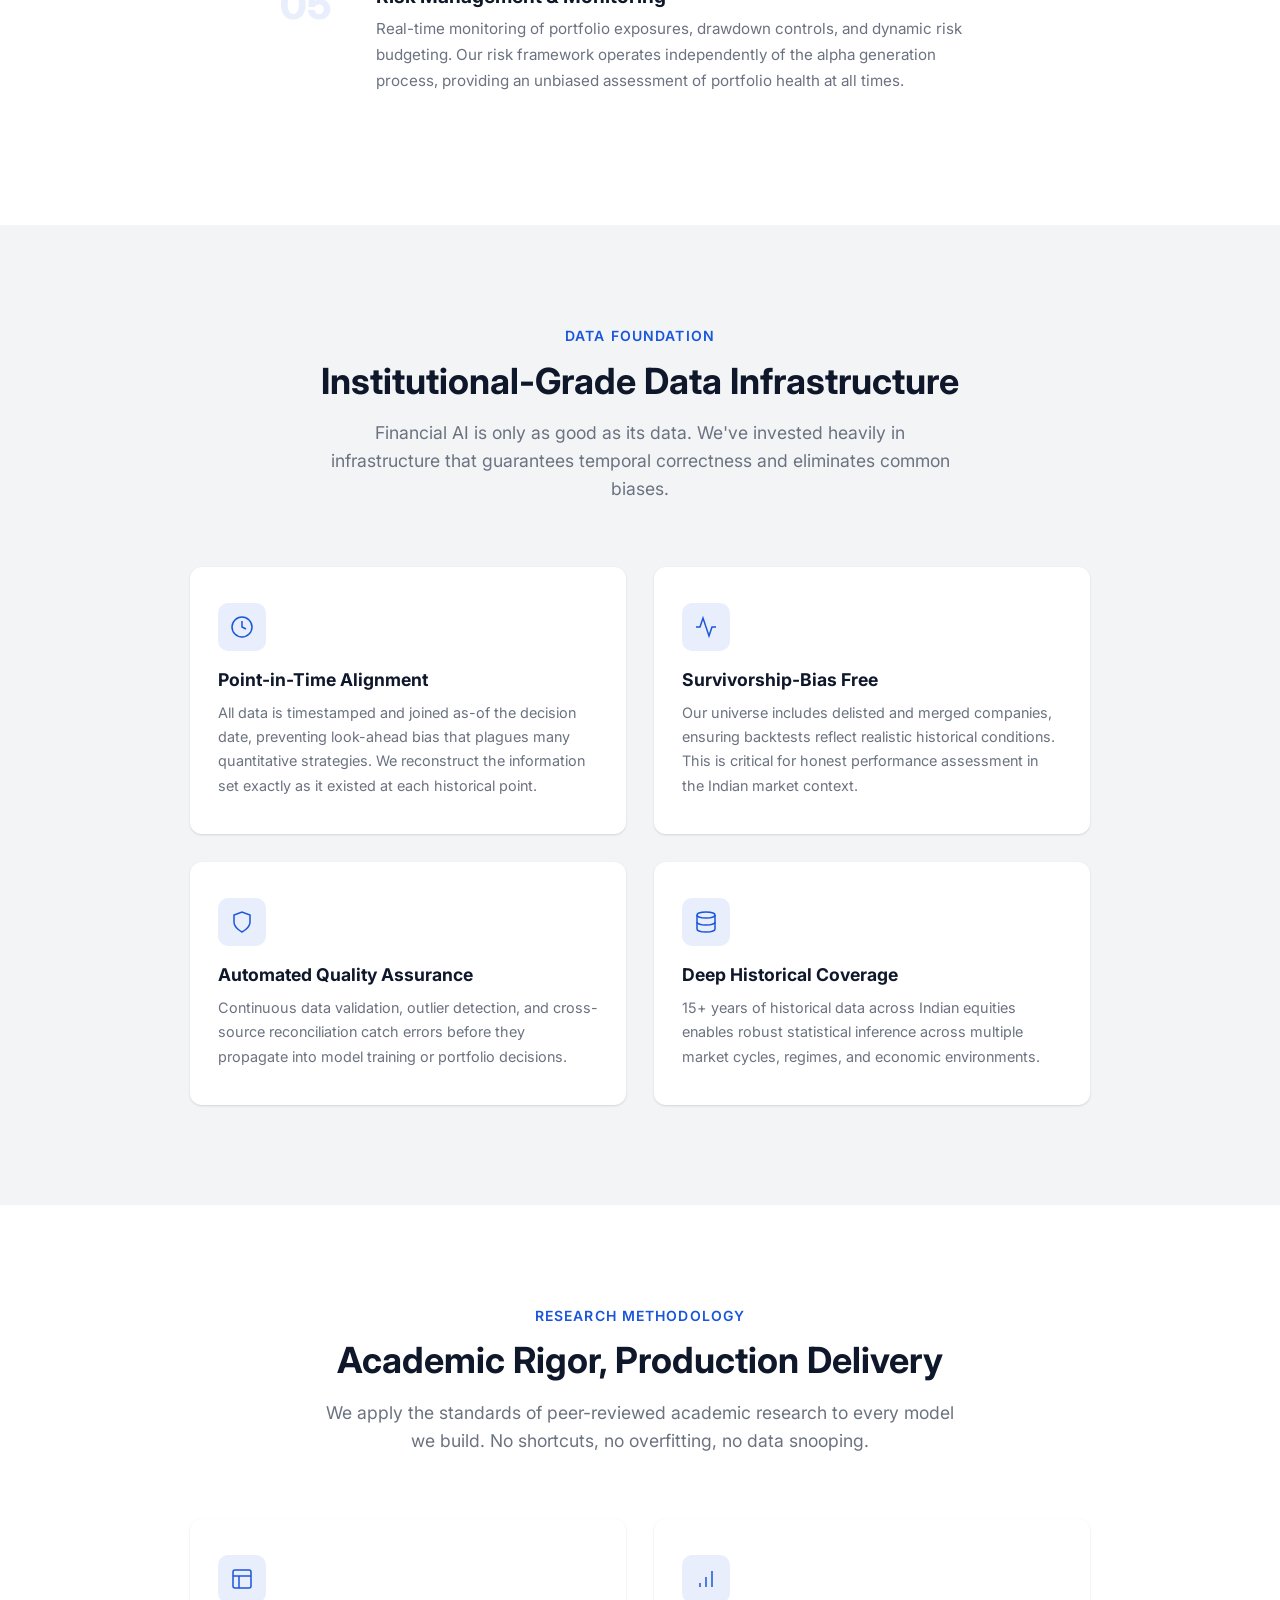
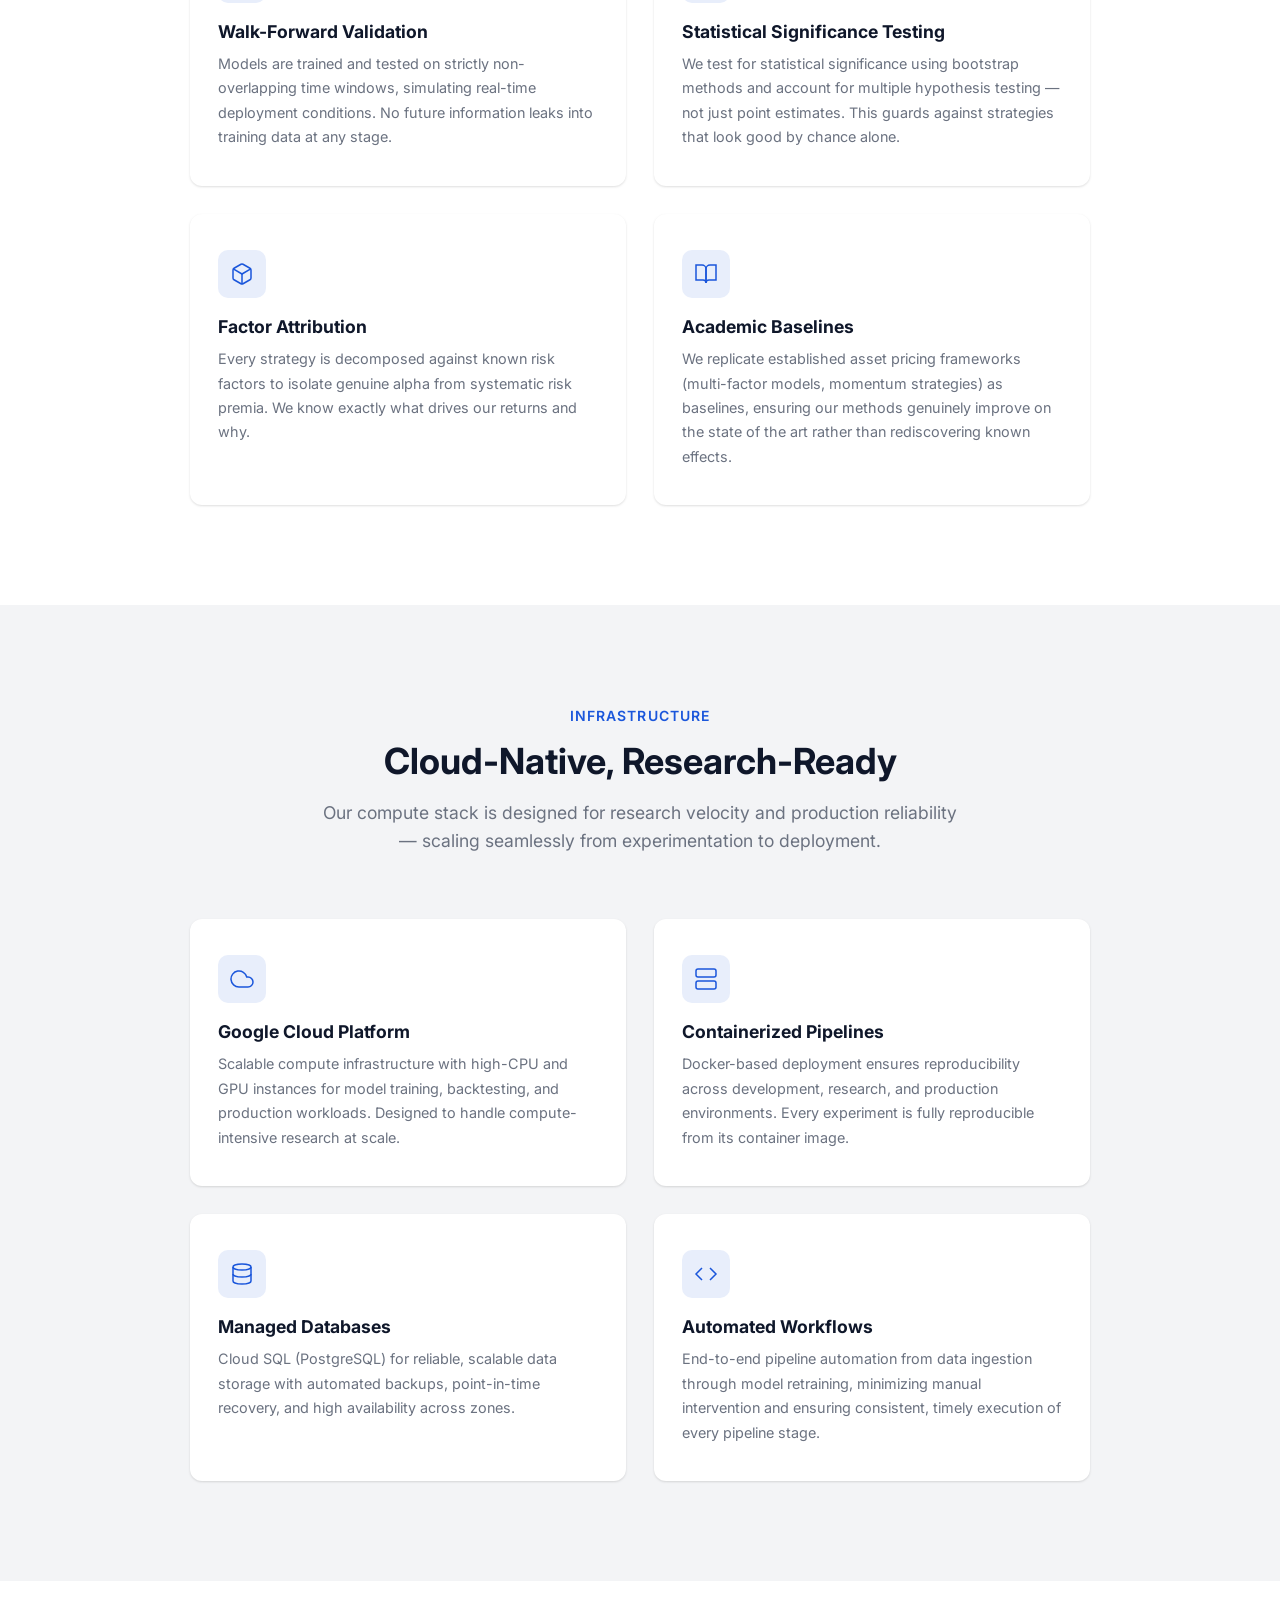
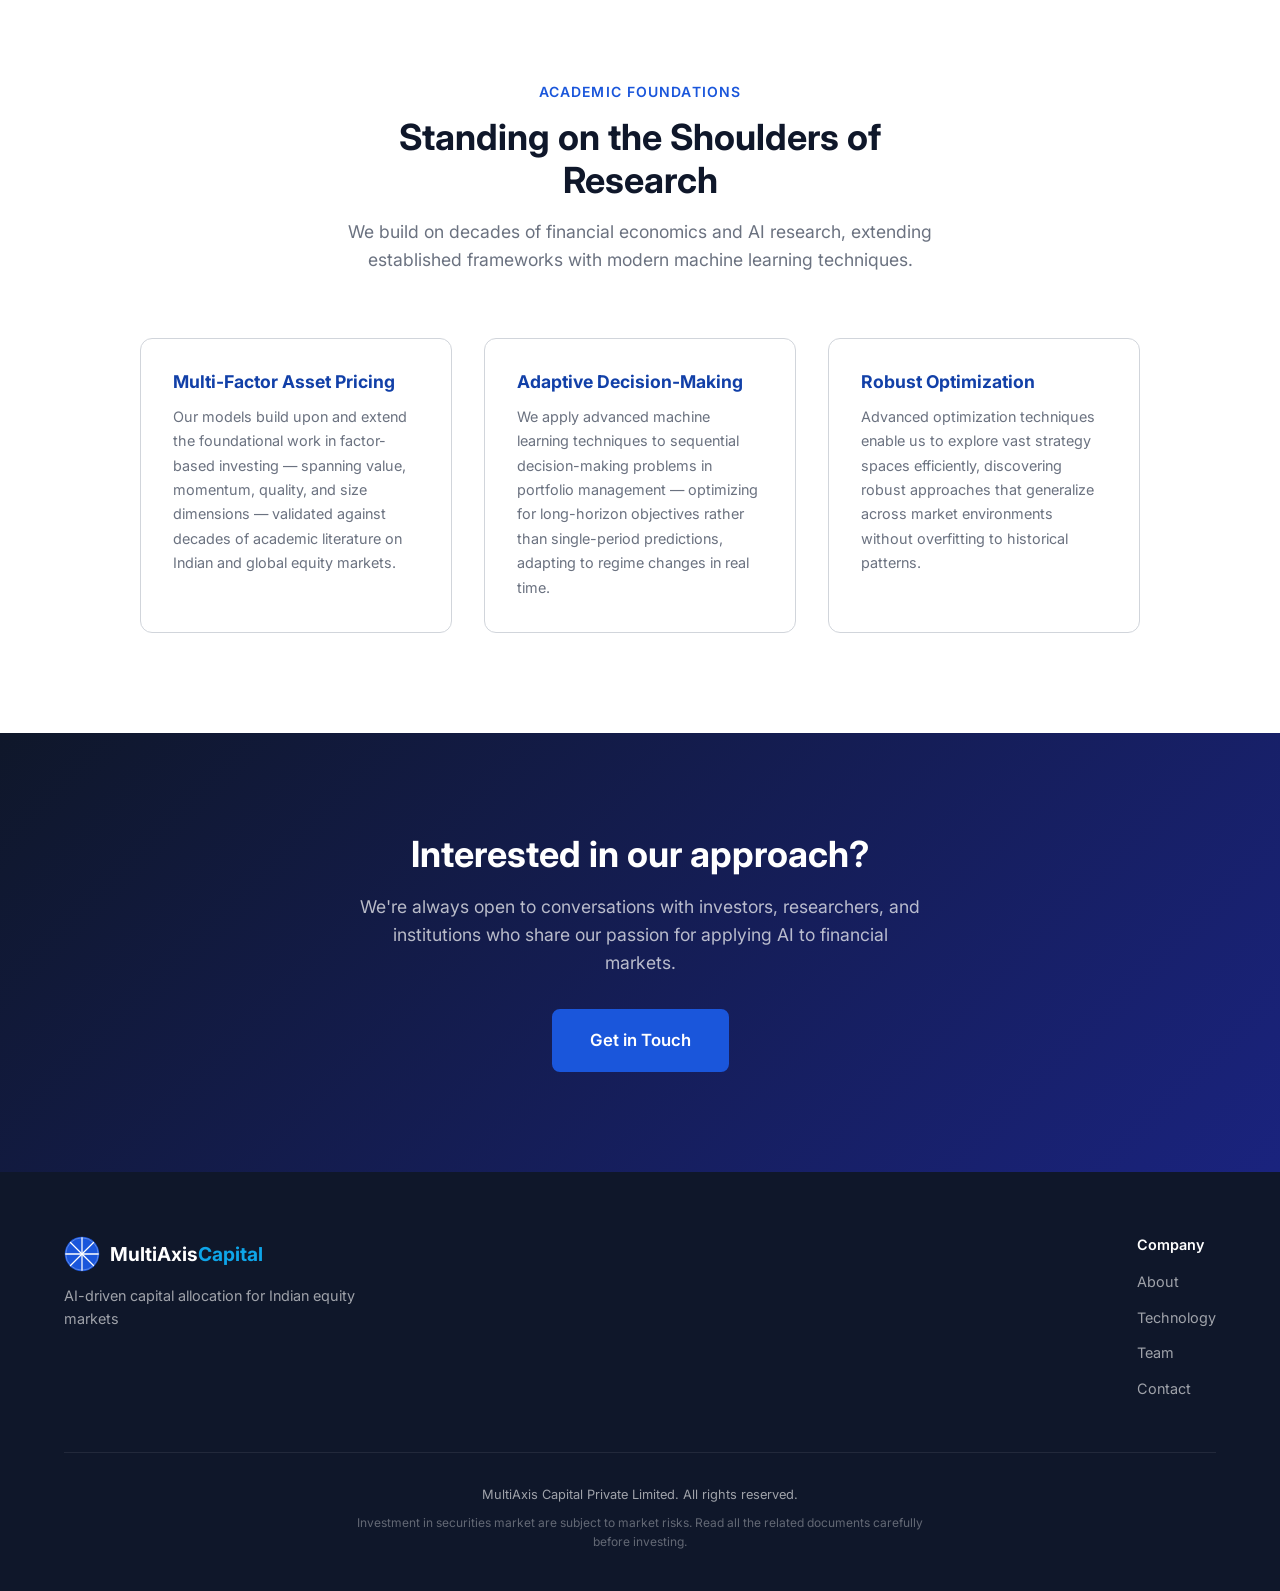
==== commit cbad1941: "Replace specific ML terminology with generic language across website" ====
--- a/technology.html
+++ b/technology.html
@@ -226,12 +226,12 @@
           <p>Our models build upon and extend the foundational work in factor-based investing — spanning value, momentum, quality, and size dimensions — validated against decades of academic literature on Indian and global equity markets.</p>
         </div>
         <div class="foundation-item">
-          <h3>Reinforcement Learning</h3>
-          <p>We apply reinforcement learning techniques to sequential decision-making problems in portfolio management — optimizing for long-horizon objectives rather than single-period predictions, adapting to regime changes in real time.</p>
+          <h3>Adaptive Decision-Making</h3>
+          <p>We apply advanced machine learning techniques to sequential decision-making problems in portfolio management — optimizing for long-horizon objectives rather than single-period predictions, adapting to regime changes in real time.</p>
         </div>
         <div class="foundation-item">
-          <h3>Evolutionary Computation</h3>
-          <p>Evolutionary optimization techniques enable us to explore vast strategy spaces efficiently, discovering robust approaches that generalize across market environments without overfitting to historical patterns.</p>
+          <h3>Robust Optimization</h3>
+          <p>Advanced optimization techniques enable us to explore vast strategy spaces efficiently, discovering robust approaches that generalize across market environments without overfitting to historical patterns.</p>
         </div>
       </div>
     </div>
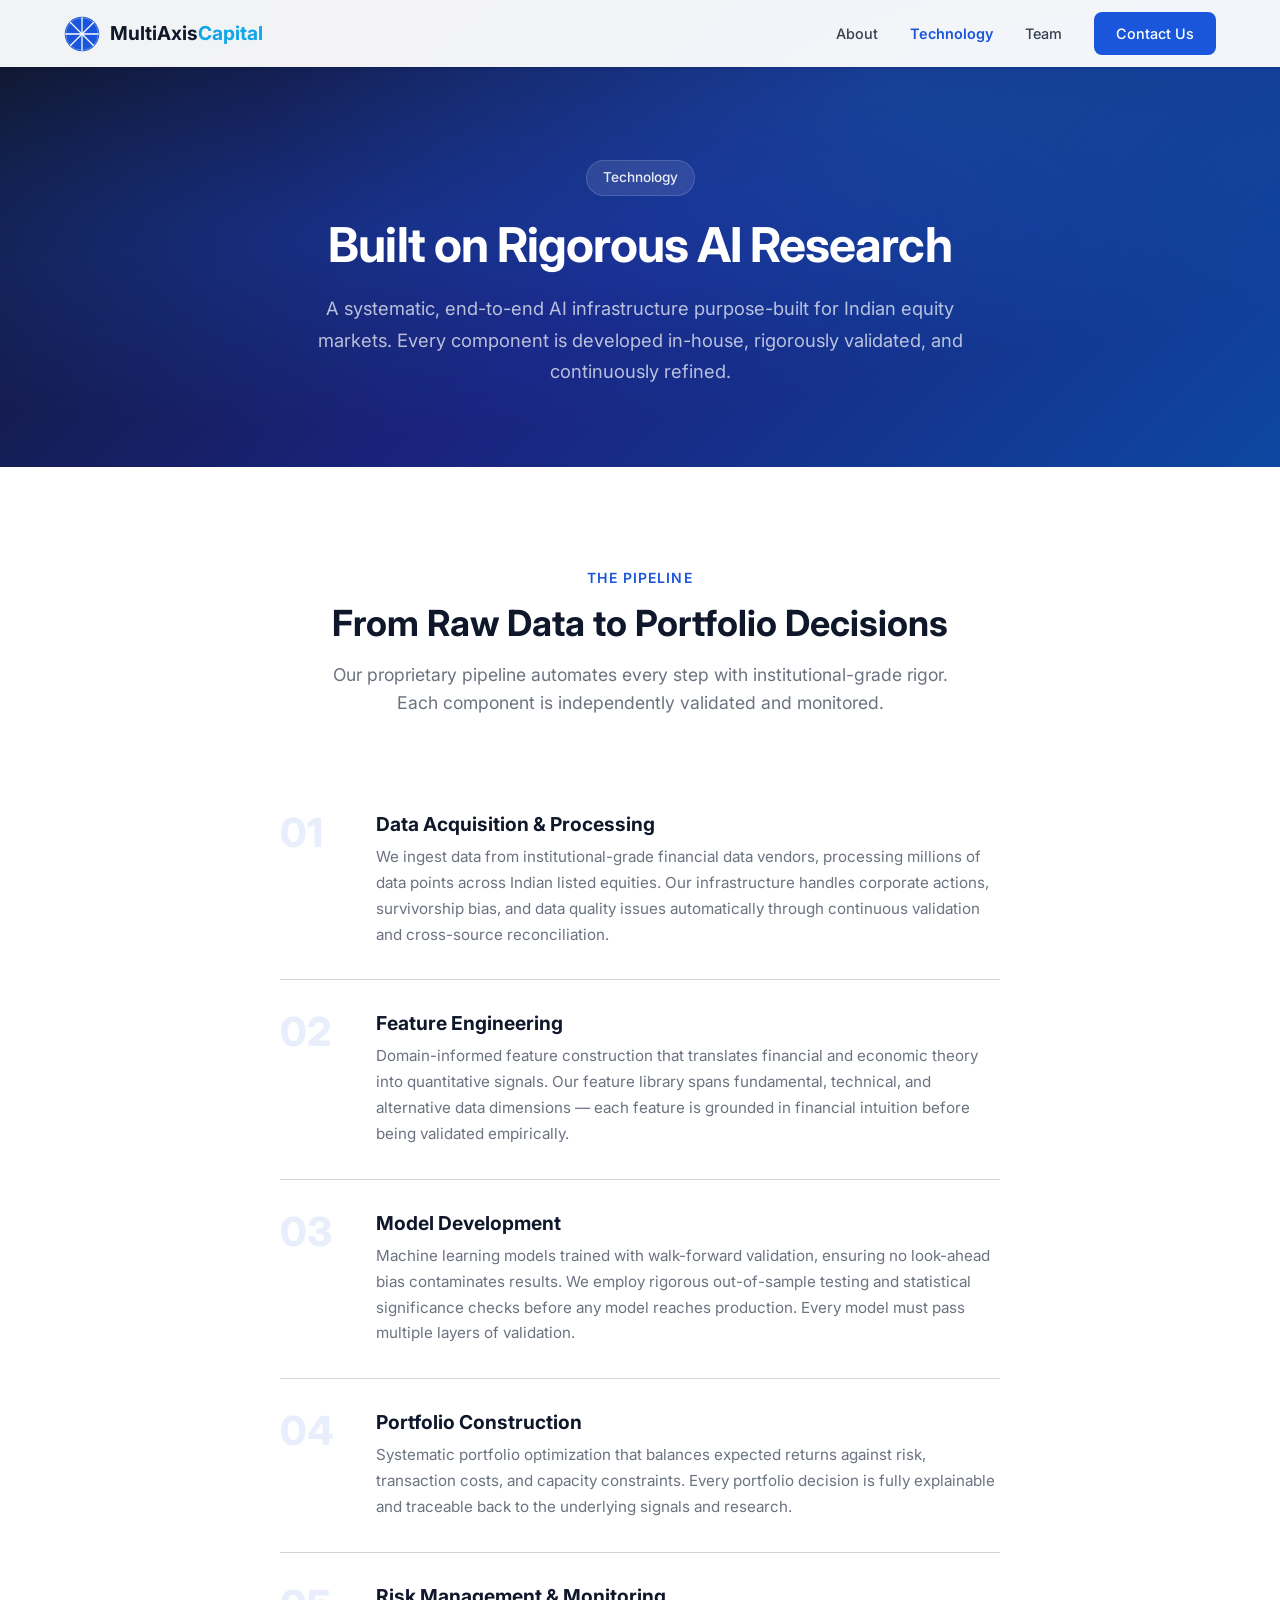
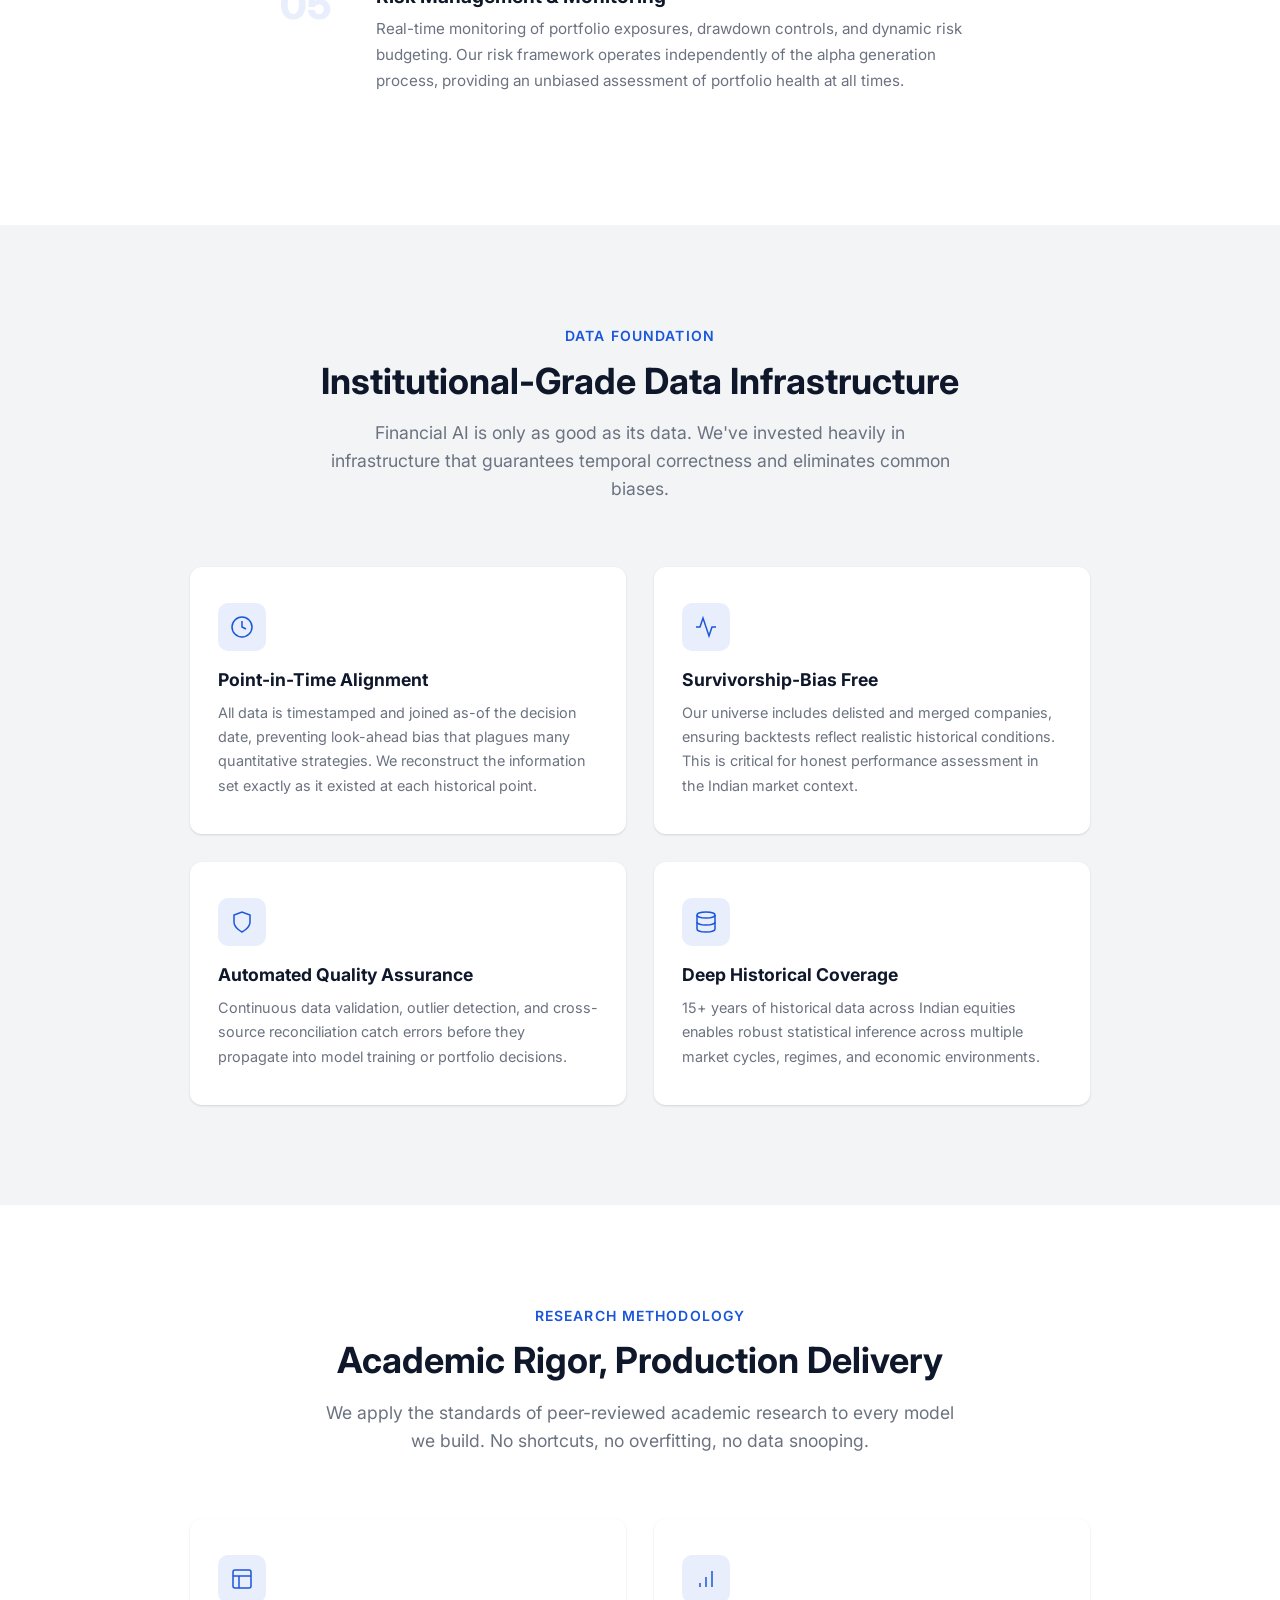
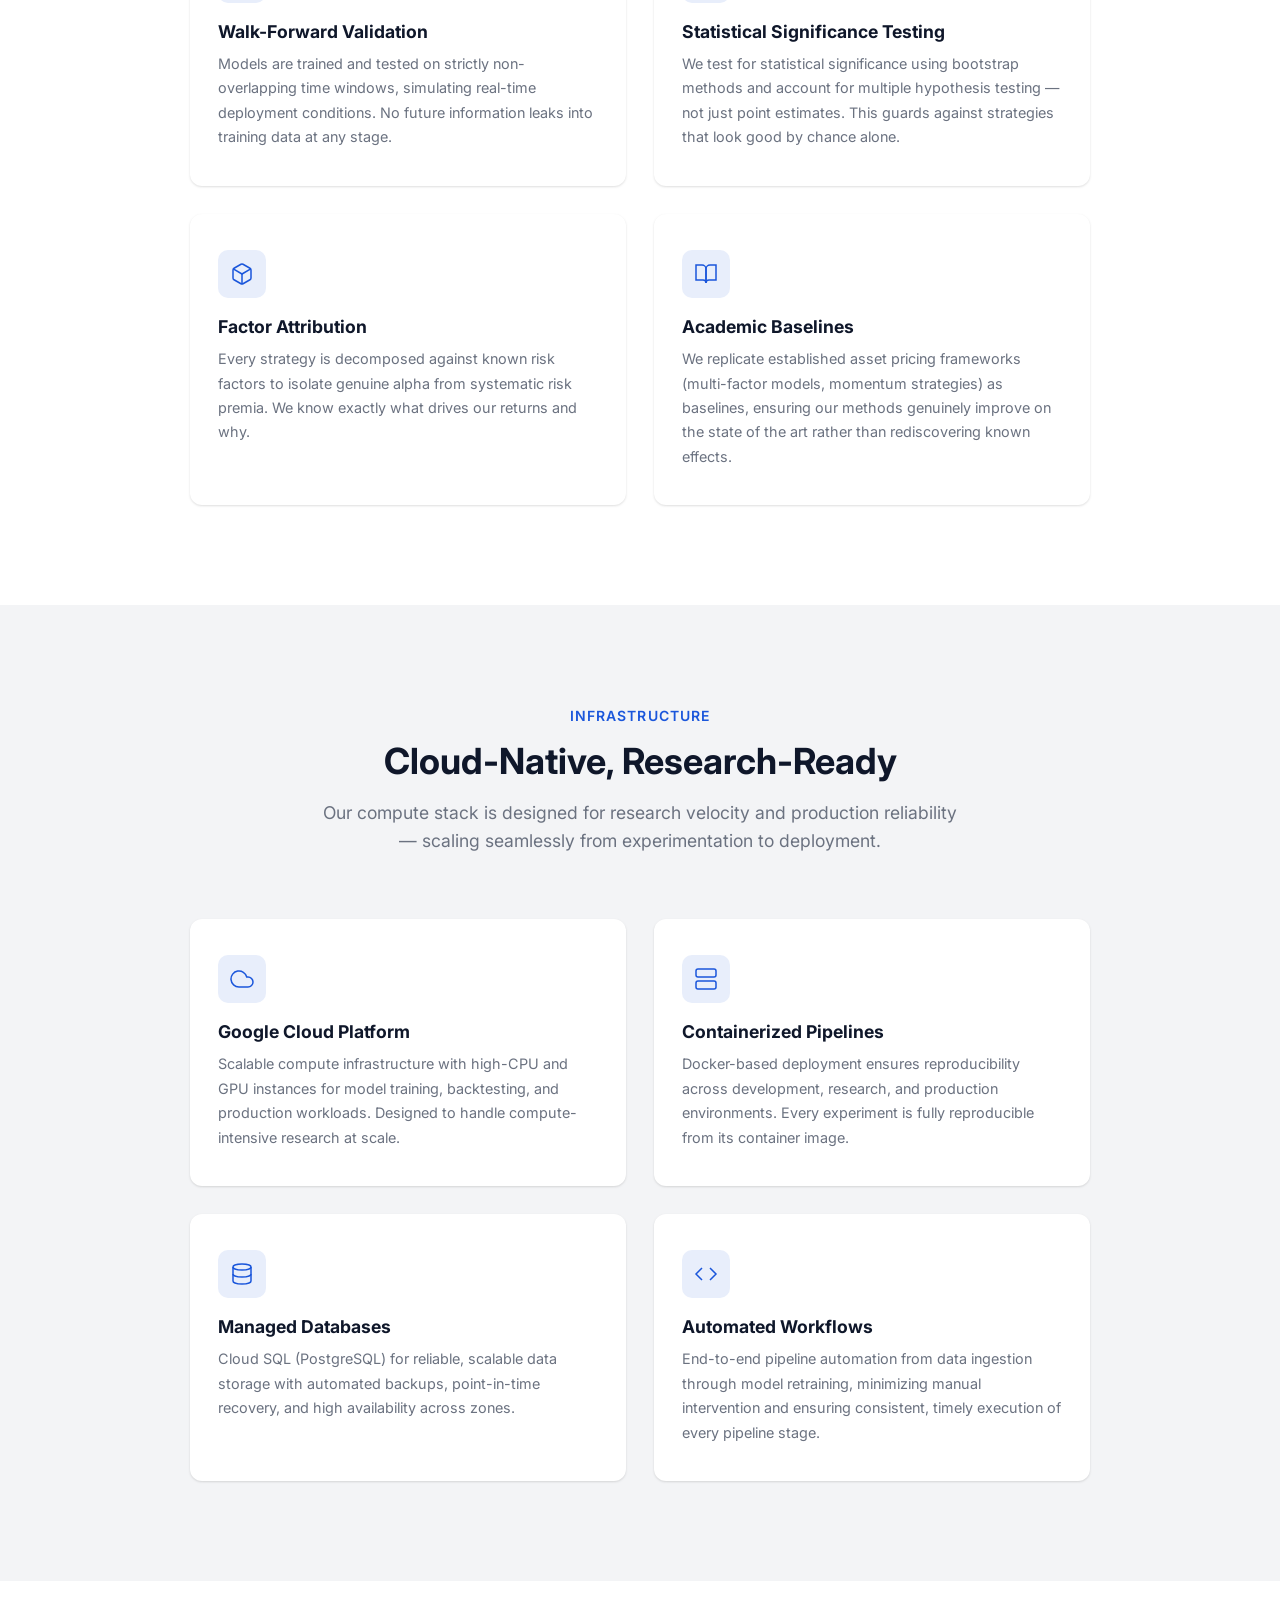
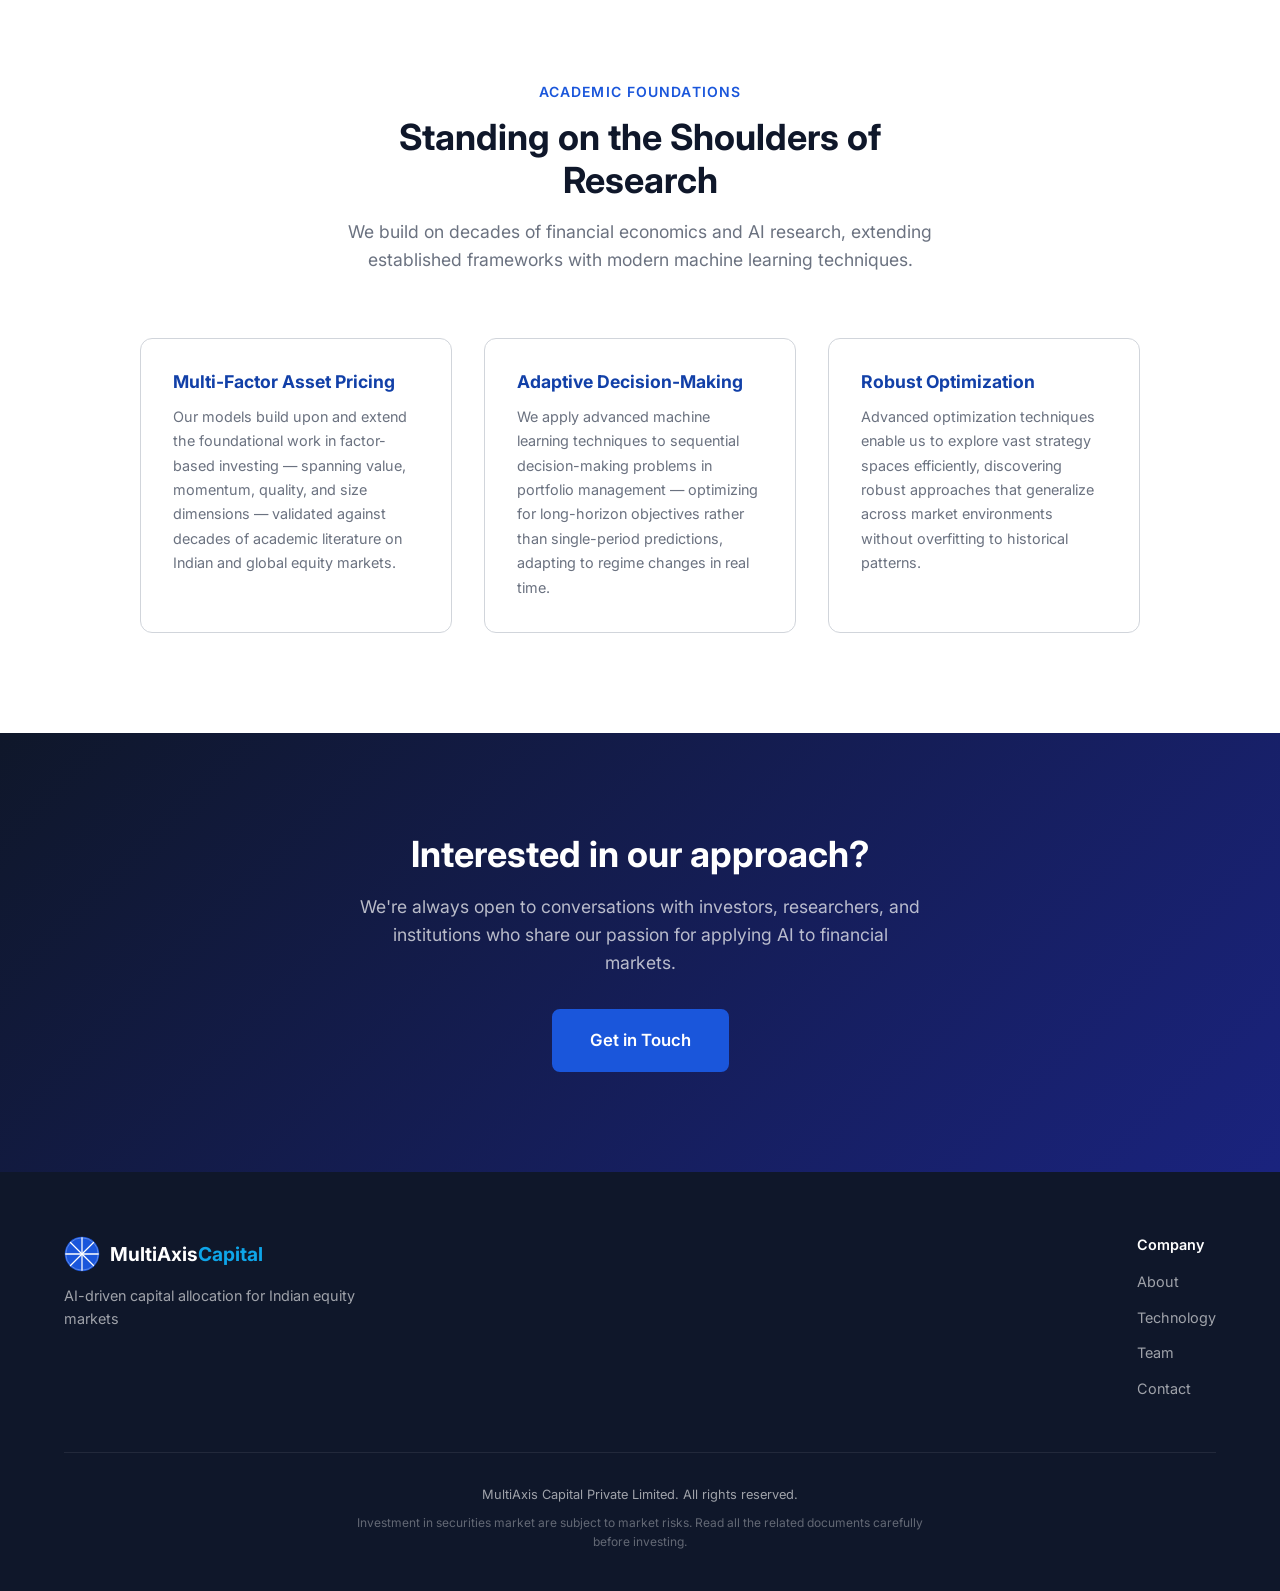
==== commit 80cfd72c: "Shift terminology from machine learning to AI across website" ====
--- a/technology.html
+++ b/technology.html
@@ -4,7 +4,7 @@
   <meta charset="UTF-8">
   <meta name="viewport" content="width=device-width, initial-scale=1.0">
   <title>Technology | MultiAxis Capital</title>
-  <meta name="description" content="MultiAxis Capital's AI technology stack - end-to-end machine learning pipeline for systematic investment strategies in Indian equity markets.">
+  <meta name="description" content="MultiAxis Capital's AI technology stack - end-to-end AI pipeline for systematic investment strategies in Indian equity markets.">
   <link rel="stylesheet" href="styles.css">
   <link rel="preconnect" href="https://fonts.googleapis.com">
   <link rel="preconnect" href="https://fonts.gstatic.com" crossorigin>
@@ -37,7 +37,7 @@
     <div class="container page-header-content">
       <p class="hero-tag">Technology</p>
       <h1>Built on Rigorous AI Research</h1>
-      <p class="page-header-subtitle">A systematic, end-to-end machine learning infrastructure purpose-built for Indian equity markets. Every component is developed in-house, rigorously validated, and continuously refined.</p>
+      <p class="page-header-subtitle">A systematic, end-to-end AI infrastructure purpose-built for Indian equity markets. Every component is developed in-house, rigorously validated, and continuously refined.</p>
     </div>
   </header>
 
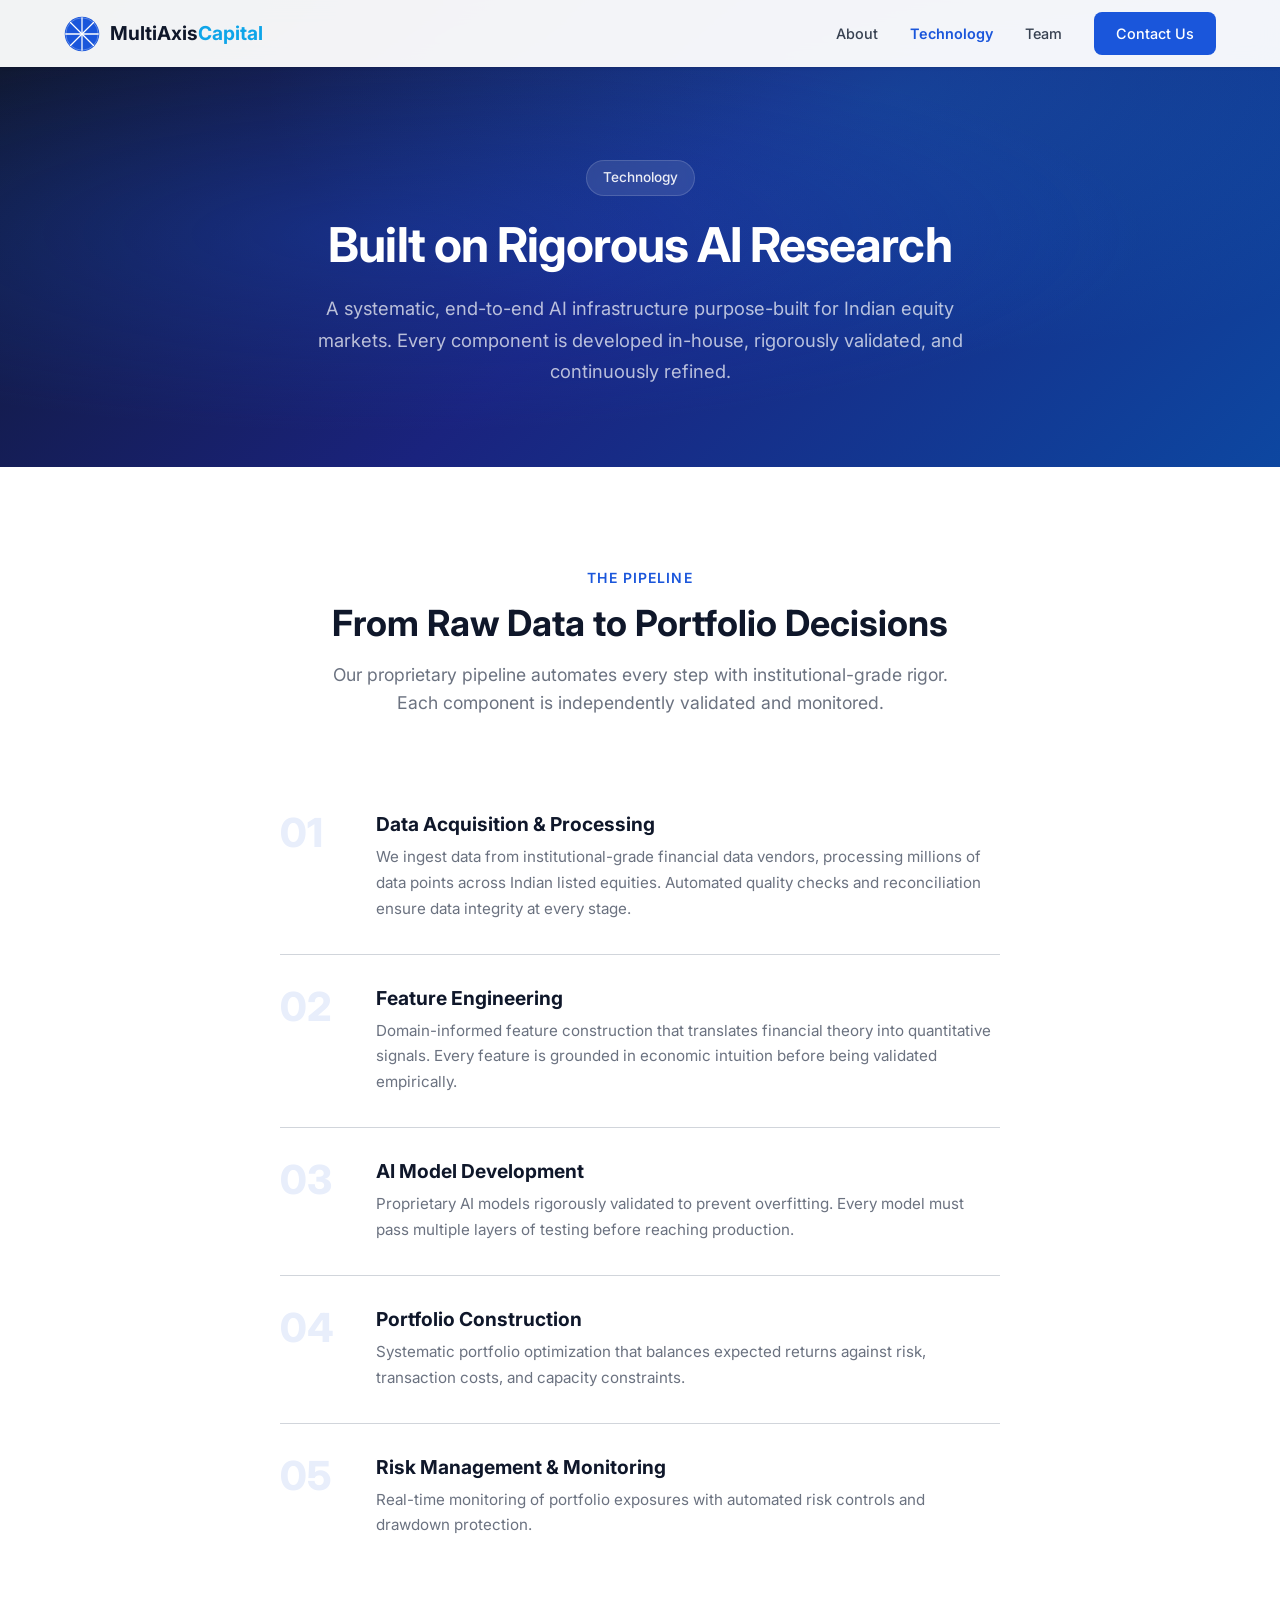
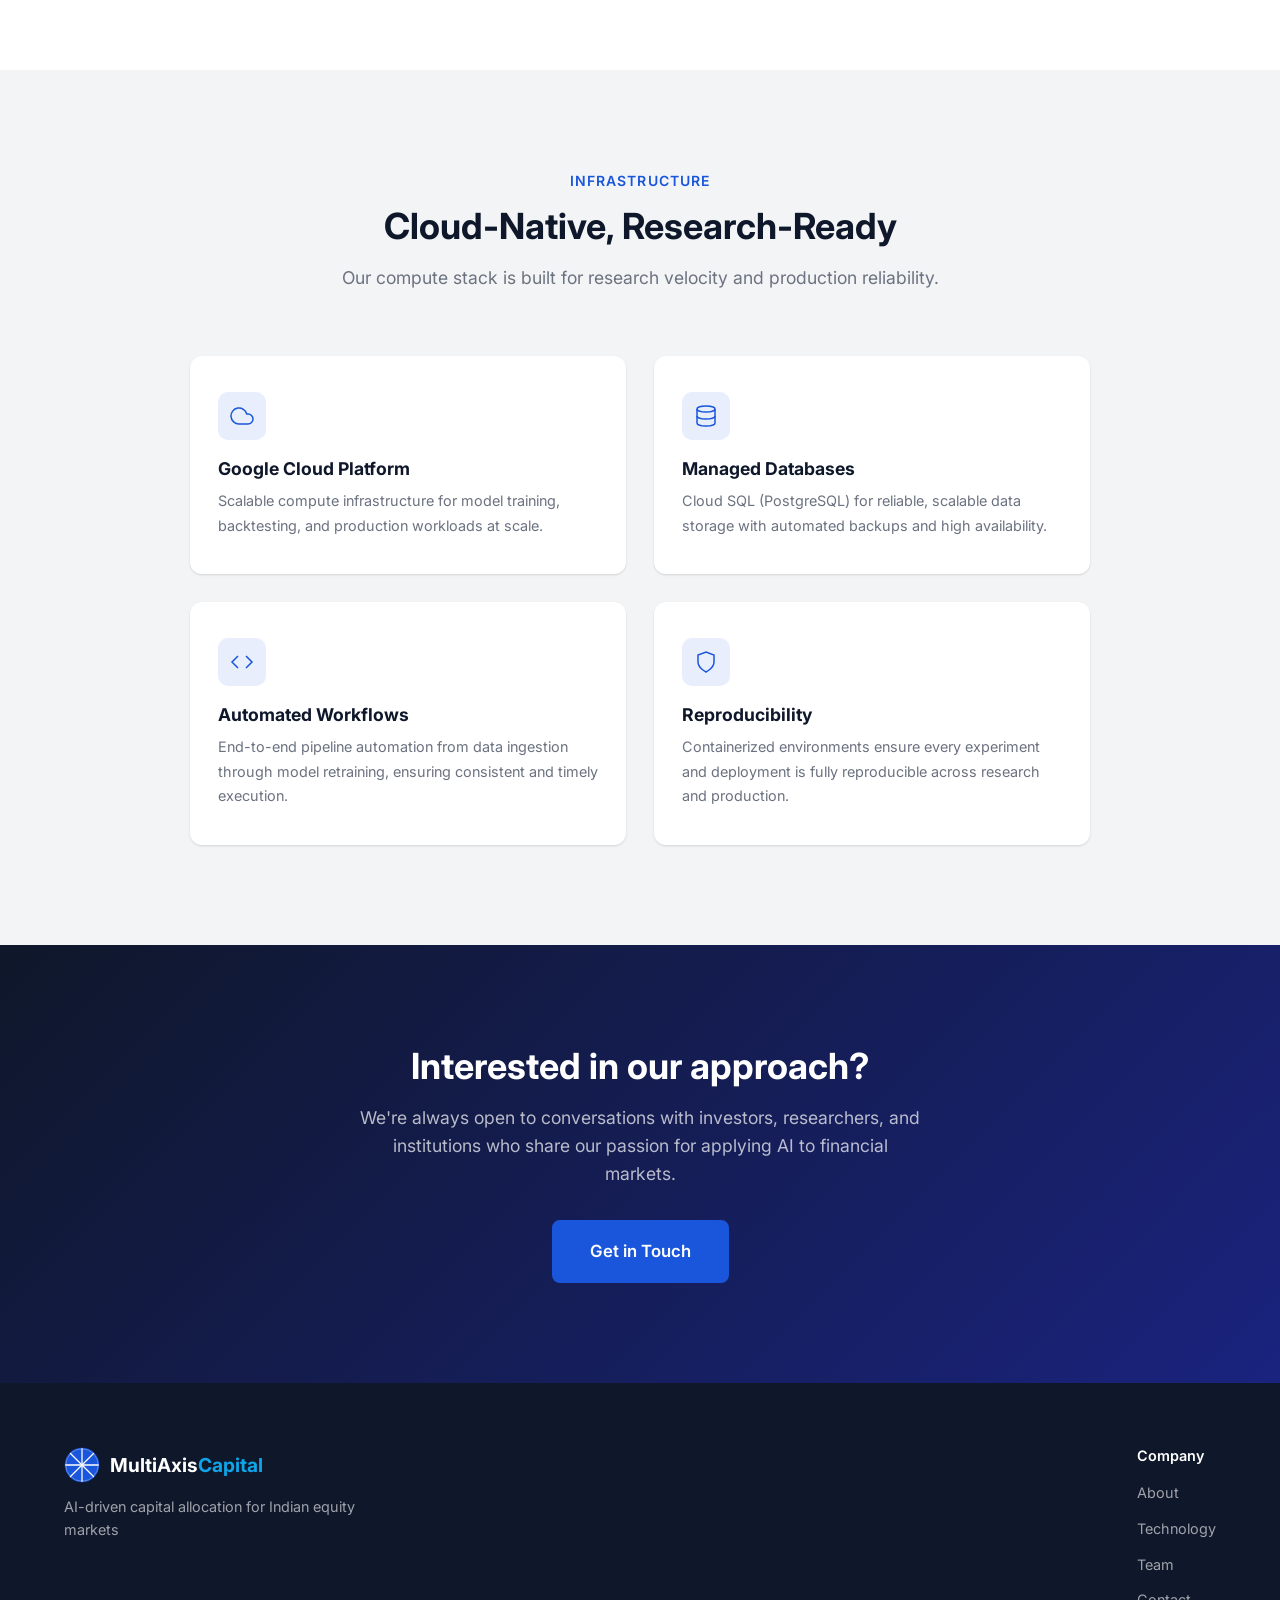
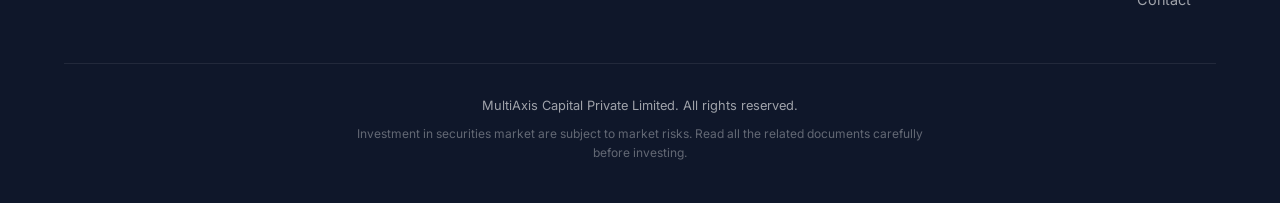
==== commit 45c59e78: "Slim down Technology page - remove detailed methodology sections" ====
--- a/technology.html
+++ b/technology.html
@@ -54,118 +54,36 @@
           <div class="step-number">01</div>
           <div class="step-content">
             <h3>Data Acquisition & Processing</h3>
-            <p>We ingest data from institutional-grade financial data vendors, processing millions of data points across Indian listed equities. Our infrastructure handles corporate actions, survivorship bias, and data quality issues automatically through continuous validation and cross-source reconciliation.</p>
+            <p>We ingest data from institutional-grade financial data vendors, processing millions of data points across Indian listed equities. Automated quality checks and reconciliation ensure data integrity at every stage.</p>
           </div>
         </div>
         <div class="step">
           <div class="step-number">02</div>
           <div class="step-content">
             <h3>Feature Engineering</h3>
-            <p>Domain-informed feature construction that translates financial and economic theory into quantitative signals. Our feature library spans fundamental, technical, and alternative data dimensions — each feature is grounded in financial intuition before being validated empirically.</p>
+            <p>Domain-informed feature construction that translates financial theory into quantitative signals. Every feature is grounded in economic intuition before being validated empirically.</p>
           </div>
         </div>
         <div class="step">
           <div class="step-number">03</div>
           <div class="step-content">
-            <h3>Model Development</h3>
-            <p>Machine learning models trained with walk-forward validation, ensuring no look-ahead bias contaminates results. We employ rigorous out-of-sample testing and statistical significance checks before any model reaches production. Every model must pass multiple layers of validation.</p>
+            <h3>AI Model Development</h3>
+            <p>Proprietary AI models rigorously validated to prevent overfitting. Every model must pass multiple layers of testing before reaching production.</p>
           </div>
         </div>
         <div class="step">
           <div class="step-number">04</div>
           <div class="step-content">
             <h3>Portfolio Construction</h3>
-            <p>Systematic portfolio optimization that balances expected returns against risk, transaction costs, and capacity constraints. Every portfolio decision is fully explainable and traceable back to the underlying signals and research.</p>
+            <p>Systematic portfolio optimization that balances expected returns against risk, transaction costs, and capacity constraints.</p>
           </div>
         </div>
         <div class="step">
           <div class="step-number">05</div>
           <div class="step-content">
             <h3>Risk Management & Monitoring</h3>
-            <p>Real-time monitoring of portfolio exposures, drawdown controls, and dynamic risk budgeting. Our risk framework operates independently of the alpha generation process, providing an unbiased assessment of portfolio health at all times.</p>
+            <p>Real-time monitoring of portfolio exposures with automated risk controls and drawdown protection.</p>
           </div>
-        </div>
-      </div>
-    </div>
-  </section>
-
-  <!-- Data Foundation -->
-  <section class="section tech-detail-section" id="data">
-    <div class="container">
-      <div class="section-header">
-        <p class="section-tag">Data Foundation</p>
-        <h2>Institutional-Grade Data Infrastructure</h2>
-        <p class="section-desc">Financial AI is only as good as its data. We've invested heavily in infrastructure that guarantees temporal correctness and eliminates common biases.</p>
-      </div>
-      <div class="tech-detail-grid">
-        <div class="tech-detail-card">
-          <div class="tech-detail-icon">
-            <svg viewBox="0 0 24 24" fill="none" stroke="currentColor" stroke-width="1.5"><circle cx="12" cy="12" r="10"/><path d="M12 6v6l4 2"/></svg>
-          </div>
-          <h3>Point-in-Time Alignment</h3>
-          <p>All data is timestamped and joined as-of the decision date, preventing look-ahead bias that plagues many quantitative strategies. We reconstruct the information set exactly as it existed at each historical point.</p>
-        </div>
-        <div class="tech-detail-card">
-          <div class="tech-detail-icon">
-            <svg viewBox="0 0 24 24" fill="none" stroke="currentColor" stroke-width="1.5"><path d="M22 12h-4l-3 9L9 3l-3 9H2"/></svg>
-          </div>
-          <h3>Survivorship-Bias Free</h3>
-          <p>Our universe includes delisted and merged companies, ensuring backtests reflect realistic historical conditions. This is critical for honest performance assessment in the Indian market context.</p>
-        </div>
-        <div class="tech-detail-card">
-          <div class="tech-detail-icon">
-            <svg viewBox="0 0 24 24" fill="none" stroke="currentColor" stroke-width="1.5"><path d="M12 22s8-4 8-10V5l-8-3-8 3v7c0 6 8 10 8 10z"/></svg>
-          </div>
-          <h3>Automated Quality Assurance</h3>
-          <p>Continuous data validation, outlier detection, and cross-source reconciliation catch errors before they propagate into model training or portfolio decisions.</p>
-        </div>
-        <div class="tech-detail-card">
-          <div class="tech-detail-icon">
-            <svg viewBox="0 0 24 24" fill="none" stroke="currentColor" stroke-width="1.5"><ellipse cx="12" cy="5" rx="9" ry="3"/><path d="M21 12c0 1.66-4 3-9 3s-9-1.34-9-3"/><path d="M3 5v14c0 1.66 4 3 9 3s9-1.34 9-3V5"/></svg>
-          </div>
-          <h3>Deep Historical Coverage</h3>
-          <p>15+ years of historical data across Indian equities enables robust statistical inference across multiple market cycles, regimes, and economic environments.</p>
-        </div>
-      </div>
-    </div>
-  </section>
-
-  <!-- Research Methodology -->
-  <section class="section" id="research">
-    <div class="container">
-      <div class="section-header">
-        <p class="section-tag">Research Methodology</p>
-        <h2>Academic Rigor, Production Delivery</h2>
-        <p class="section-desc">We apply the standards of peer-reviewed academic research to every model we build. No shortcuts, no overfitting, no data snooping.</p>
-      </div>
-      <div class="tech-detail-grid">
-        <div class="tech-detail-card">
-          <div class="tech-detail-icon">
-            <svg viewBox="0 0 24 24" fill="none" stroke="currentColor" stroke-width="1.5"><rect x="3" y="3" width="18" height="18" rx="2" ry="2"/><line x1="3" y1="9" x2="21" y2="9"/><line x1="9" y1="21" x2="9" y2="9"/></svg>
-          </div>
-          <h3>Walk-Forward Validation</h3>
-          <p>Models are trained and tested on strictly non-overlapping time windows, simulating real-time deployment conditions. No future information leaks into training data at any stage.</p>
-        </div>
-        <div class="tech-detail-card">
-          <div class="tech-detail-icon">
-            <svg viewBox="0 0 24 24" fill="none" stroke="currentColor" stroke-width="1.5"><path d="M12 20V10"/><path d="M18 20V4"/><path d="M6 20v-4"/></svg>
-          </div>
-          <h3>Statistical Significance Testing</h3>
-          <p>We test for statistical significance using bootstrap methods and account for multiple hypothesis testing — not just point estimates. This guards against strategies that look good by chance alone.</p>
-        </div>
-        <div class="tech-detail-card">
-          <div class="tech-detail-icon">
-            <svg viewBox="0 0 24 24" fill="none" stroke="currentColor" stroke-width="1.5"><path d="M21 16V8a2 2 0 00-1-1.73l-7-4a2 2 0 00-2 0l-7 4A2 2 0 003 8v8a2 2 0 001 1.73l7 4a2 2 0 002 0l7-4A2 2 0 0021 16z"/><polyline points="3.27 6.96 12 12.01 20.73 6.96"/><line x1="12" y1="22.08" x2="12" y2="12"/></svg>
-          </div>
-          <h3>Factor Attribution</h3>
-          <p>Every strategy is decomposed against known risk factors to isolate genuine alpha from systematic risk premia. We know exactly what drives our returns and why.</p>
-        </div>
-        <div class="tech-detail-card">
-          <div class="tech-detail-icon">
-            <svg viewBox="0 0 24 24" fill="none" stroke="currentColor" stroke-width="1.5"><path d="M2 3h6a4 4 0 014 4v14a3 3 0 00-3-3H2z"/><path d="M22 3h-6a4 4 0 00-4 4v14a3 3 0 013-3h7z"/></svg>
-          </div>
-          <h3>Academic Baselines</h3>
-          <p>We replicate established asset pricing frameworks (multi-factor models, momentum strategies) as baselines, ensuring our methods genuinely improve on the state of the art rather than rediscovering known effects.</p>
         </div>
       </div>
     </div>
@@ -177,7 +95,7 @@
       <div class="section-header">
         <p class="section-tag">Infrastructure</p>
         <h2>Cloud-Native, Research-Ready</h2>
-        <p class="section-desc">Our compute stack is designed for research velocity and production reliability — scaling seamlessly from experimentation to deployment.</p>
+        <p class="section-desc">Our compute stack is built for research velocity and production reliability.</p>
       </div>
       <div class="tech-detail-grid">
         <div class="tech-detail-card">
@@ -185,53 +103,28 @@
             <svg viewBox="0 0 24 24" fill="none" stroke="currentColor" stroke-width="1.5"><path d="M18 10h-1.26A8 8 0 109 20h9a5 5 0 000-10z"/></svg>
           </div>
           <h3>Google Cloud Platform</h3>
-          <p>Scalable compute infrastructure with high-CPU and GPU instances for model training, backtesting, and production workloads. Designed to handle compute-intensive research at scale.</p>
-        </div>
-        <div class="tech-detail-card">
-          <div class="tech-detail-icon">
-            <svg viewBox="0 0 24 24" fill="none" stroke="currentColor" stroke-width="1.5"><rect x="2" y="2" width="20" height="8" rx="2" ry="2"/><rect x="2" y="14" width="20" height="8" rx="2" ry="2"/><line x1="6" y1="6" x2="6.01" y2="6"/><line x1="6" y1="18" x2="6.01" y2="18"/></svg>
-          </div>
-          <h3>Containerized Pipelines</h3>
-          <p>Docker-based deployment ensures reproducibility across development, research, and production environments. Every experiment is fully reproducible from its container image.</p>
+          <p>Scalable compute infrastructure for model training, backtesting, and production workloads at scale.</p>
         </div>
         <div class="tech-detail-card">
           <div class="tech-detail-icon">
             <svg viewBox="0 0 24 24" fill="none" stroke="currentColor" stroke-width="1.5"><ellipse cx="12" cy="5" rx="9" ry="3"/><path d="M21 12c0 1.66-4 3-9 3s-9-1.34-9-3"/><path d="M3 5v14c0 1.66 4 3 9 3s9-1.34 9-3V5"/></svg>
           </div>
           <h3>Managed Databases</h3>
-          <p>Cloud SQL (PostgreSQL) for reliable, scalable data storage with automated backups, point-in-time recovery, and high availability across zones.</p>
+          <p>Cloud SQL (PostgreSQL) for reliable, scalable data storage with automated backups and high availability.</p>
         </div>
         <div class="tech-detail-card">
           <div class="tech-detail-icon">
             <svg viewBox="0 0 24 24" fill="none" stroke="currentColor" stroke-width="1.5"><polyline points="16 18 22 12 16 6"/><polyline points="8 6 2 12 8 18"/></svg>
           </div>
           <h3>Automated Workflows</h3>
-          <p>End-to-end pipeline automation from data ingestion through model retraining, minimizing manual intervention and ensuring consistent, timely execution of every pipeline stage.</p>
+          <p>End-to-end pipeline automation from data ingestion through model retraining, ensuring consistent and timely execution.</p>
         </div>
-      </div>
-    </div>
-  </section>
-
-  <!-- Academic Foundations -->
-  <section class="section" id="foundations">
-    <div class="container">
-      <div class="section-header">
-        <p class="section-tag">Academic Foundations</p>
-        <h2>Standing on the Shoulders of Research</h2>
-        <p class="section-desc">We build on decades of financial economics and AI research, extending established frameworks with modern machine learning techniques.</p>
-      </div>
-      <div class="foundations-grid">
-        <div class="foundation-item">
-          <h3>Multi-Factor Asset Pricing</h3>
-          <p>Our models build upon and extend the foundational work in factor-based investing — spanning value, momentum, quality, and size dimensions — validated against decades of academic literature on Indian and global equity markets.</p>
-        </div>
-        <div class="foundation-item">
-          <h3>Adaptive Decision-Making</h3>
-          <p>We apply advanced machine learning techniques to sequential decision-making problems in portfolio management — optimizing for long-horizon objectives rather than single-period predictions, adapting to regime changes in real time.</p>
-        </div>
-        <div class="foundation-item">
-          <h3>Robust Optimization</h3>
-          <p>Advanced optimization techniques enable us to explore vast strategy spaces efficiently, discovering robust approaches that generalize across market environments without overfitting to historical patterns.</p>
+        <div class="tech-detail-card">
+          <div class="tech-detail-icon">
+            <svg viewBox="0 0 24 24" fill="none" stroke="currentColor" stroke-width="1.5"><path d="M12 22s8-4 8-10V5l-8-3-8 3v7c0 6 8 10 8 10z"/></svg>
+          </div>
+          <h3>Reproducibility</h3>
+          <p>Containerized environments ensure every experiment and deployment is fully reproducible across research and production.</p>
         </div>
       </div>
     </div>
